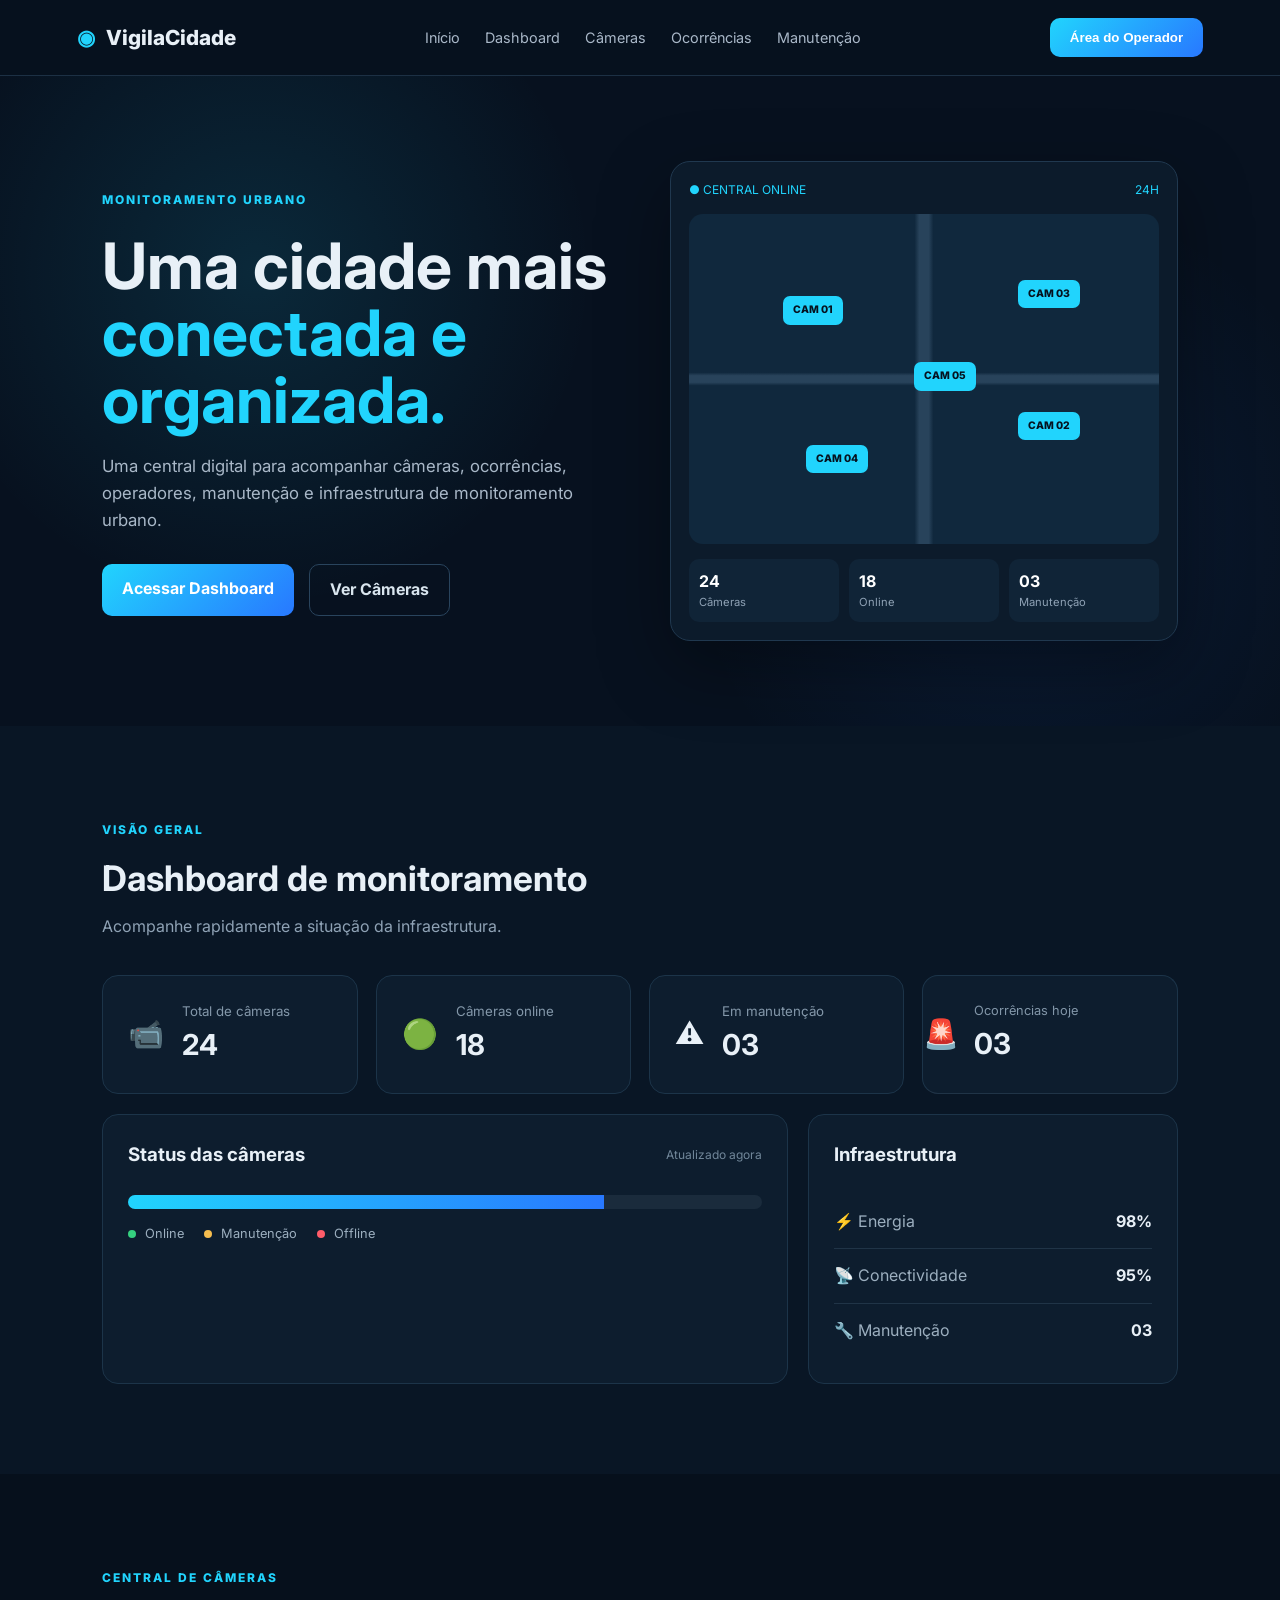
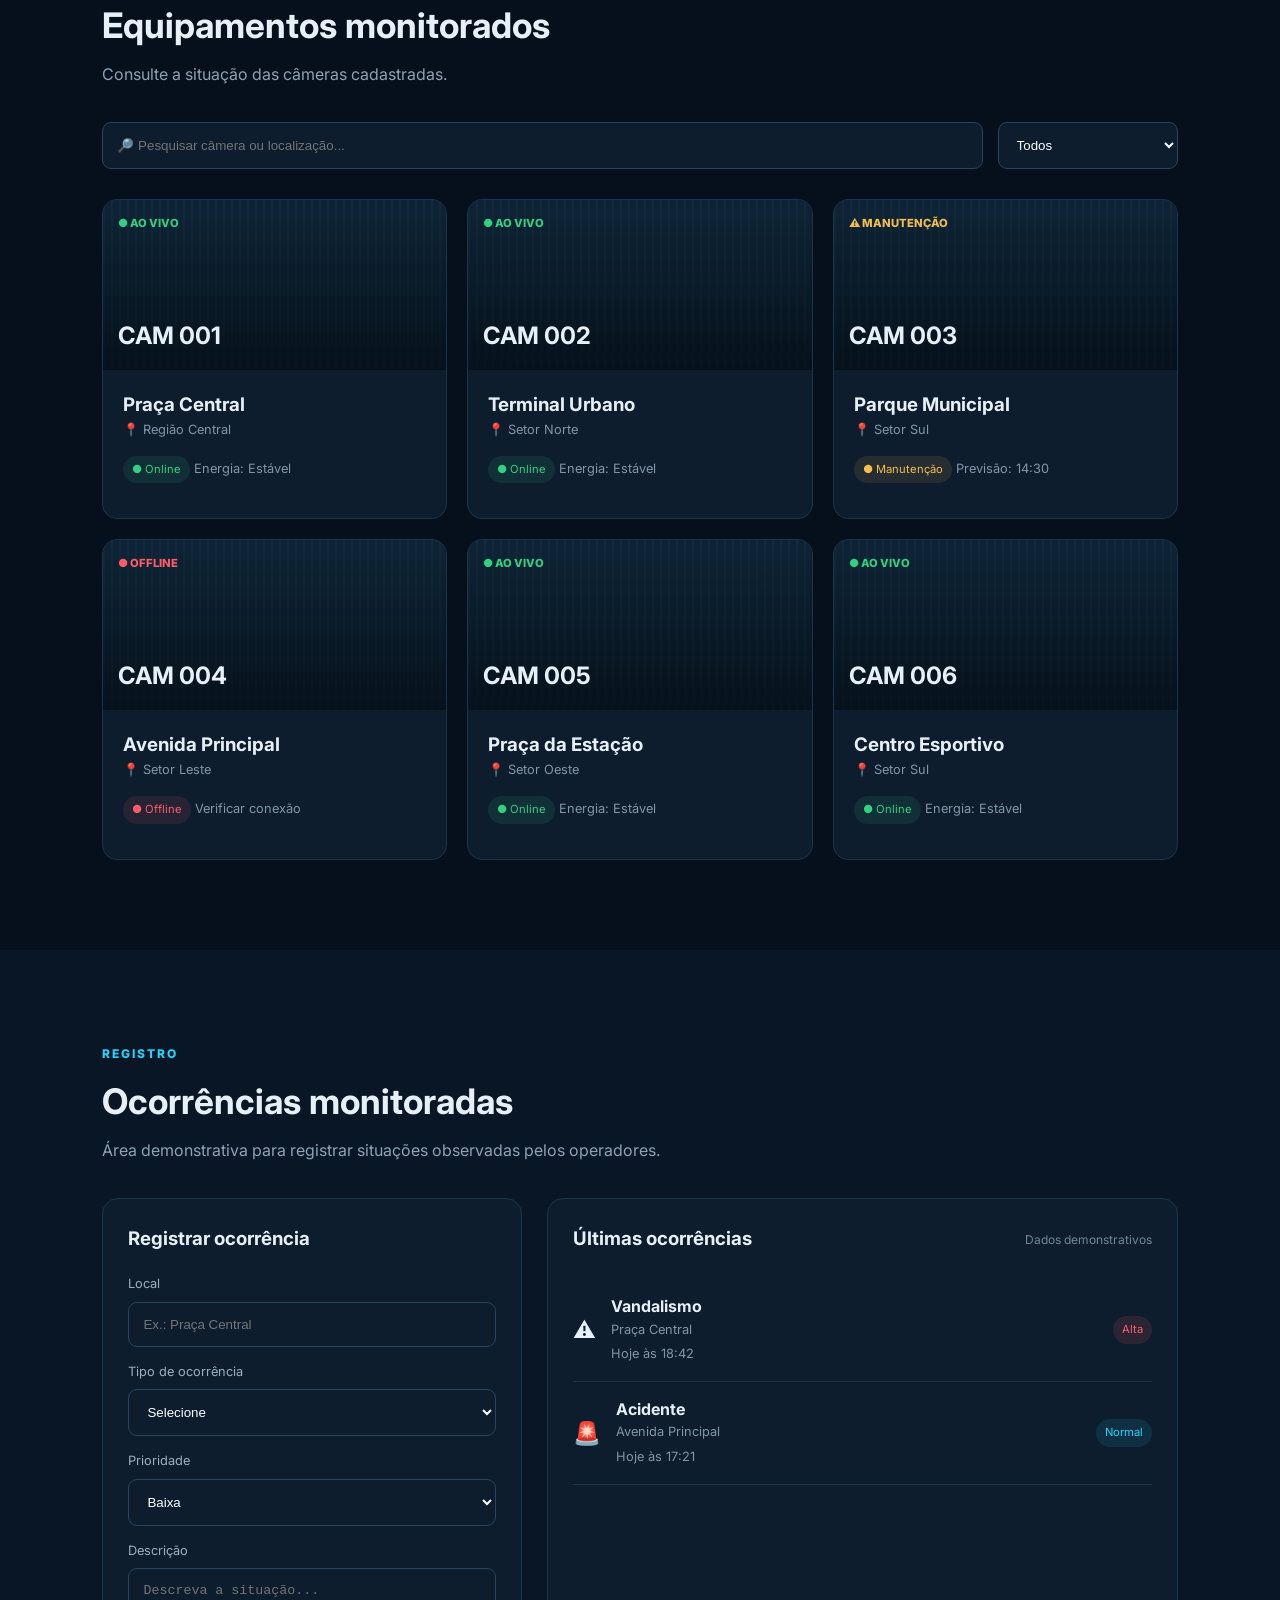
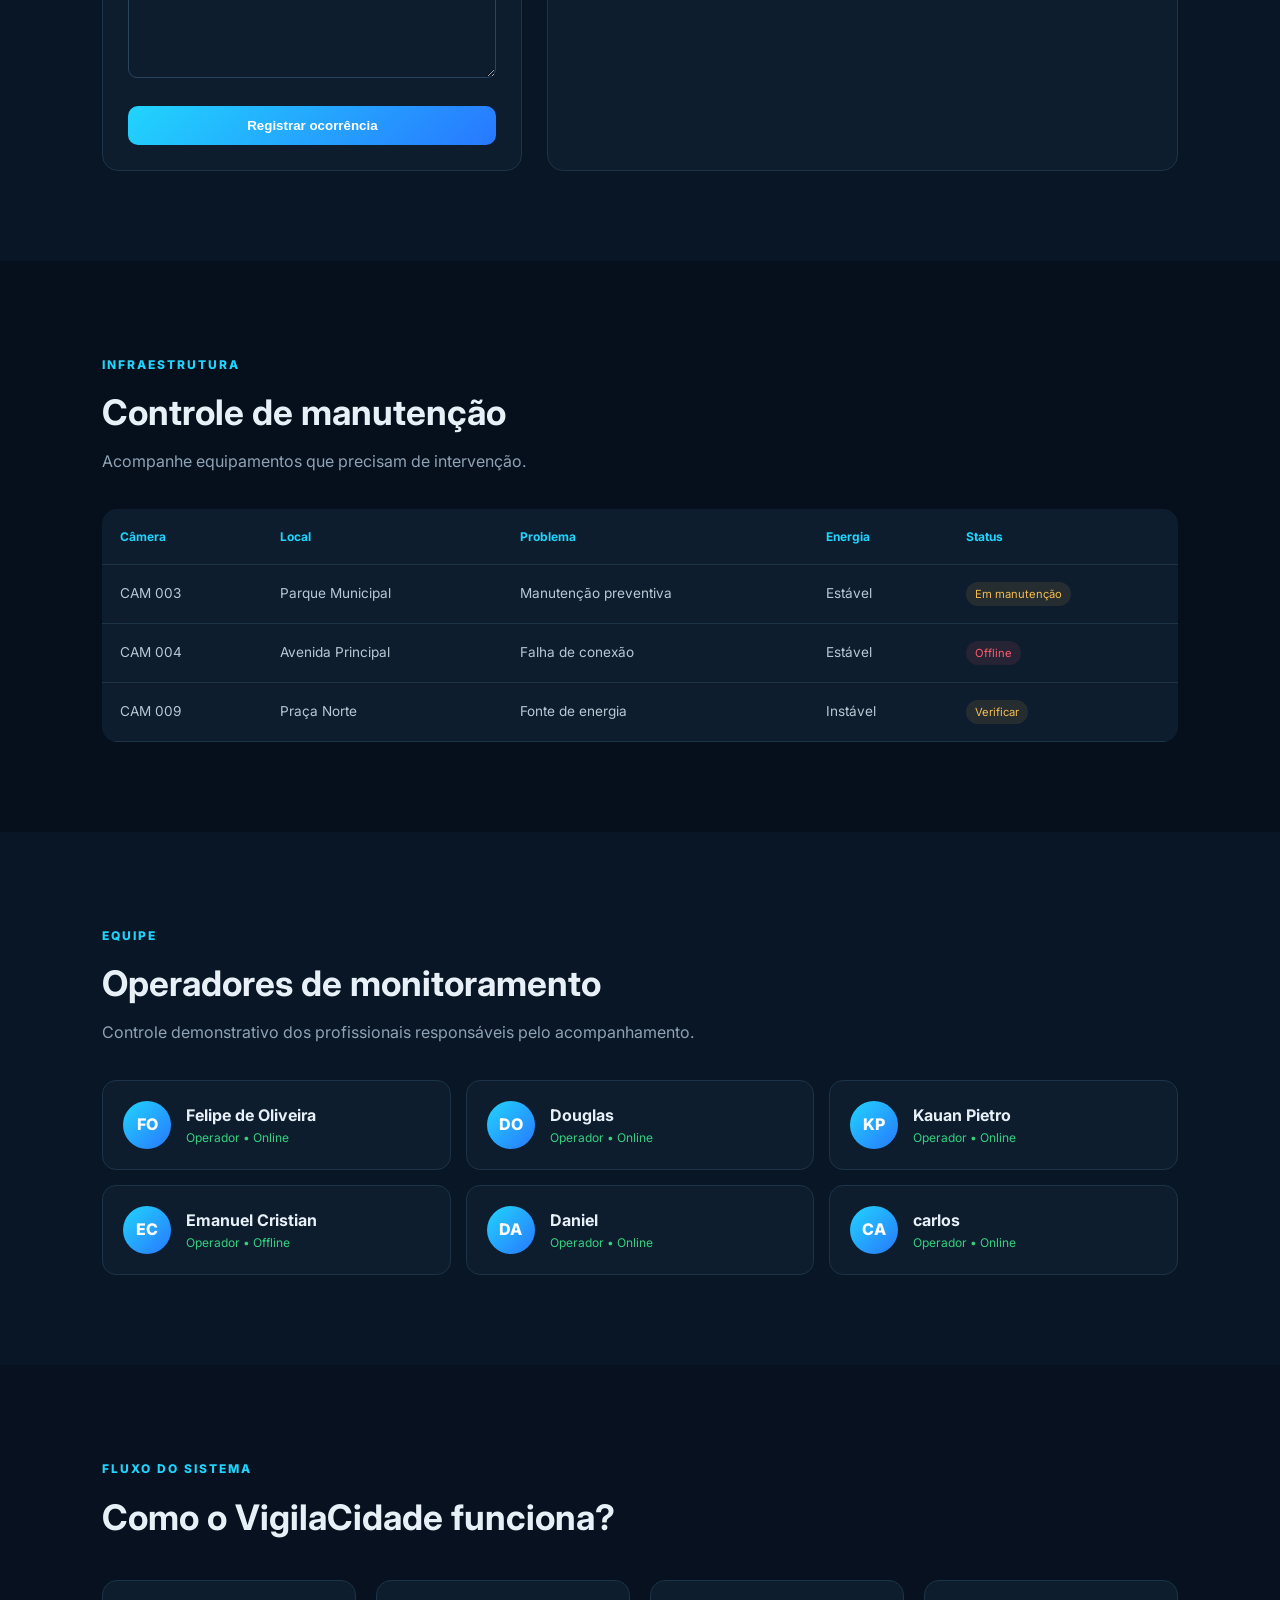
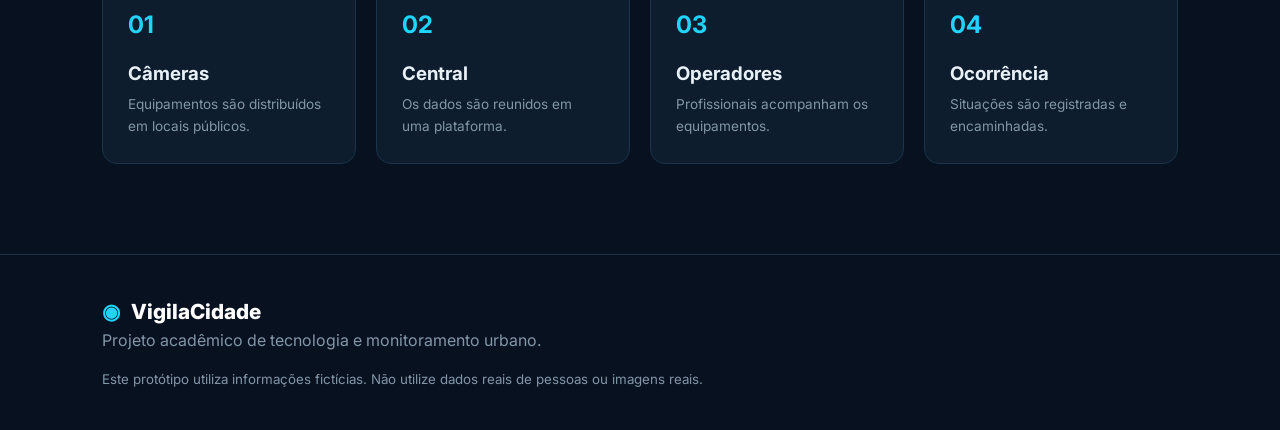
==== index.html @ 2a0a73e1 "Add files via upload" ====
<!DOCTYPE html>
<html lang="pt-BR">
<head>
    <meta charset="UTF-8">
    <meta name="viewport" content="width=device-width, initial-scale=1.0">

    <title>VigilaCidade | Monitoramento Urbano</title>

    <link rel="stylesheet" href="css/style.css">

    <link rel="preconnect" href="https://fonts.googleapis.com">
    <link rel="preconnect" href="https://fonts.gstatic.com" crossorigin>
    <link href="https://fonts.googleapis.com/css2?family=Inter:wght@400;500;600;700;800&display=swap" rel="stylesheet">
</head>

<body>

<header class="topo">

    <div class="logo">
        <span>◉</span>
        VigilaCidade
    </div>

    <nav>
        <a href="#inicio">Início</a>
        <a href="#dashboard">Dashboard</a>
        <a href="#cameras">Câmeras</a>
        <a href="#ocorrencias">Ocorrências</a>
        <a href="#manutencao">Manutenção</a>
    </nav>

    <button class="btn-operador" onclick="abrirPainel()">
        Área do Operador
    </button>

</header>


<main>

<!-- HERO -->

<section class="hero" id="inicio">

    <div class="hero-texto">

        <span class="tag">MONITORAMENTO URBANO</span>

        <h1>
            Uma cidade mais
            <strong>conectada e organizada.</strong>
        </h1>

        <p>
            Uma central digital para acompanhar câmeras,
            ocorrências, operadores, manutenção e infraestrutura
            de monitoramento urbano.
        </p>

        <div class="hero-botoes">

            <a href="#dashboard" class="btn-principal">
                Acessar Dashboard
            </a>

            <a href="#cameras" class="btn-secundario">
                Ver Câmeras
            </a>

        </div>

    </div>


    <div class="central">

        <div class="central-topo">
            <span>● CENTRAL ONLINE</span>
            <span>24H</span>
        </div>

        <div class="mapa">

            <div class="camera camera1">CAM 01</div>
            <div class="camera camera2">CAM 02</div>
            <div class="camera camera3">CAM 03</div>
            <div class="camera camera4">CAM 04</div>
            <div class="camera camera5">CAM 05</div>

        </div>

        <div class="central-info">

            <div>
                <strong id="miniCameras">24</strong>
                <span>Câmeras</span>
            </div>

            <div>
                <strong>18</strong>
                <span>Online</span>
            </div>

            <div>
                <strong>03</strong>
                <span>Manutenção</span>
            </div>

        </div>

    </div>

</section>


<!-- DASHBOARD -->

<section class="secao" id="dashboard">

    <div class="titulo-secao">
        <span>VISÃO GERAL</span>

        <h2>Dashboard de monitoramento</h2>

        <p>
            Acompanhe rapidamente a situação da infraestrutura.
        </p>
    </div>


    <div class="cards">

        <div class="card indicador">
            <span class="icone">📹</span>
            <div>
                <small>Total de câmeras</small>
                <strong id="totalCameras">24</strong>
            </div>
        </div>


        <div class="card indicador online">
            <span class="icone">🟢</span>
            <div>
                <small>Câmeras online</small>
                <strong id="camerasOnline">18</strong>
            </div>
        </div>


        <div class="card indicador alerta">
            <span class="icone">⚠️</span>
            <div>
                <small>Em manutenção</small>
                <strong id="camerasManutencao">03</strong>
            </div>
        </div>


        <div class="card indicador ocorrencia">
            <span class="icone">🚨</span>
            <div>
                <small>Ocorrências hoje</small>
                <strong id="ocorrenciasHoje">07</strong>
            </div>
        </div>

    </div>


    <div class="dashboard-grid">

        <div class="painel">

            <div class="painel-titulo">
                <h3>Status das câmeras</h3>
                <span>Atualizado agora</span>
            </div>

            <div class="barra-status">

                <div class="barra">
                    <div class="barra-online" style="width:75%"></div>
                </div>

                <div class="legenda">

                    <span>
                        <i class="verde"></i>
                        Online
                    </span>

                    <span>
                        <i class="amarelo"></i>
                        Manutenção
                    </span>

                    <span>
                        <i class="vermelho"></i>
                        Offline
                    </span>

                </div>

            </div>

        </div>


        <div class="painel">

            <div class="painel-titulo">
                <h3>Infraestrutura</h3>
            </div>

            <div class="infra">

                <div>
                    <span>⚡ Energia</span>
                    <strong>98%</strong>
                </div>

                <div>
                    <span>📡 Conectividade</span>
                    <strong>95%</strong>
                </div>

                <div>
                    <span>🔧 Manutenção</span>
                    <strong>03</strong>
                </div>

            </div>

        </div>

    </div>

</section>


<!-- CÂMERAS -->

<section class="secao escura" id="cameras">

    <div class="titulo-secao">

        <span>CENTRAL DE CÂMERAS</span>

        <h2>Equipamentos monitorados</h2>

        <p>
            Consulte a situação das câmeras cadastradas.
        </p>

    </div>


    <div class="filtros">

        <input
            type="text"
            id="pesquisaCamera"
            placeholder="🔎 Pesquisar câmera ou localização..."
            onkeyup="filtrarCameras()"
        >

        <select id="filtroStatus" onchange="filtrarCameras()">
            <option value="todos">Todos</option>
            <option value="online">Online</option>
            <option value="manutencao">Manutenção</option>
            <option value="offline">Offline</option>
        </select>

    </div>


    <div class="camera-grid" id="listaCameras">

        <div class="camera-card" data-status="online">

            <div class="camera-imagem">
                <span>● AO VIVO</span>
                <strong>CAM 001</strong>
            </div>

            <div class="camera-conteudo">

                <h3>Praça Central</h3>

                <p>📍 Região Central</p>

                <div class="camera-status online">
                    ● Online
                </div>

                <small>Energia: Estável</small>

            </div>

        </div>


        <div class="camera-card" data-status="online">

            <div class="camera-imagem">
                <span>● AO VIVO</span>
                <strong>CAM 002</strong>
            </div>

            <div class="camera-conteudo">

                <h3>Terminal Urbano</h3>

                <p>📍 Setor Norte</p>

                <div class="camera-status online">
                    ● Online
                </div>

                <small>Energia: Estável</small>

            </div>

        </div>


        <div class="camera-card" data-status="manutencao">

            <div class="camera-imagem manutencao">
                <span>⚠ MANUTENÇÃO</span>
                <strong>CAM 003</strong>
            </div>

            <div class="camera-conteudo">

                <h3>Parque Municipal</h3>

                <p>📍 Setor Sul</p>

                <div class="camera-status manutencao">
                    ● Manutenção
                </div>

                <small>Previsão: 14:30</small>

            </div>

        </div>


        <div class="camera-card" data-status="offline">

            <div class="camera-imagem offline">
                <span>● OFFLINE</span>
                <strong>CAM 004</strong>
            </div>

            <div class="camera-conteudo">

                <h3>Avenida Principal</h3>

                <p>📍 Setor Leste</p>

                <div class="camera-status offline">
                    ● Offline
                </div>

                <small>Verificar conexão</small>

            </div>

        </div>


        <div class="camera-card" data-status="online">

            <div class="camera-imagem">
                <span>● AO VIVO</span>
                <strong>CAM 005</strong>
            </div>

            <div class="camera-conteudo">

                <h3>Praça da Estação</h3>

                <p>📍 Setor Oeste</p>

                <div class="camera-status online">
                    ● Online
                </div>

                <small>Energia: Estável</small>

            </div>

        </div>


        <div class="camera-card" data-status="online">

            <div class="camera-imagem">
                <span>● AO VIVO</span>
                <strong>CAM 006</strong>
            </div>

            <div class="camera-conteudo">

                <h3>Centro Esportivo</h3>

                <p>📍 Setor Sul</p>

                <div class="camera-status online">
                    ● Online
                </div>

                <small>Energia: Estável</small>

            </div>

        </div>

    </div>

</section>


<!-- OCORRÊNCIAS -->

<section class="secao" id="ocorrencias">

    <div class="titulo-secao">

        <span>REGISTRO</span>

        <h2>Ocorrências monitoradas</h2>

        <p>
            Área demonstrativa para registrar situações observadas pelos operadores.
        </p>

    </div>


    <div class="ocorrencia-layout">

        <form id="formOcorrencia" class="formulario">

            <h3>Registrar ocorrência</h3>

            <label>Local</label>

            <input
                type="text"
                id="localOcorrencia"
                placeholder="Ex.: Praça Central"
                required
            >


            <label>Tipo de ocorrência</label>

            <select id="tipoOcorrencia" required>

                <option value="">Selecione</option>
                <option>Furto</option>
                <option>Vandalismo</option>
                <option>Acidente</option>
                <option>Agressão</option>
                <option>Assédio</option>
                <option>Outra situação</option>

            </select>


            <label>Prioridade</label>

            <select id="prioridadeOcorrencia">

                <option>Baixa</option>
                <option>Normal</option>
                <option>Alta</option>
                <option>Urgente</option>

            </select>


            <label>Descrição</label>

            <textarea
                id="descricaoOcorrencia"
                placeholder="Descreva a situação..."
                required
            ></textarea>


            <button type="submit" class="btn-principal">
                Registrar ocorrência
            </button>

        </form>


        <div class="painel ocorrencias-lista">

            <div class="painel-titulo">

                <h3>Últimas ocorrências</h3>

                <span>Dados demonstrativos</span>

            </div>


            <div id="listaOcorrencias">

                <div class="ocorrencia">

                    <div class="ocorrencia-icone">
                        ⚠️
                    </div>

                    <div>

                        <strong>Vandalismo</strong>

                        <p>Praça Central</p>

                        <small>Hoje às 18:42</small>

                    </div>

                    <span class="prioridade alta">
                        Alta
                    </span>

                </div>


                <div class="ocorrencia">

                    <div class="ocorrencia-icone">
                        🚨
                    </div>

                    <div>

                        <strong>Acidente</strong>

                        <p>Avenida Principal</p>

                        <small>Hoje às 17:21</small>

                    </div>

                    <span class="prioridade normal">
                        Normal
                    </span>

                </div>

            </div>

        </div>

    </div>

</section>


<!-- MANUTENÇÃO -->

<section class="secao escura" id="manutencao">

    <div class="titulo-secao">

        <span>INFRAESTRUTURA</span>

        <h2>Controle de manutenção</h2>

        <p>
            Acompanhe equipamentos que precisam de intervenção.
        </p>

    </div>


    <div class="tabela-container">

        <table>

            <thead>

                <tr>
                    <th>Câmera</th>
                    <th>Local</th>
                    <th>Problema</th>
                    <th>Energia</th>
                    <th>Status</th>
                </tr>

            </thead>

            <tbody>

                <tr>
                    <td>CAM 003</td>
                    <td>Parque Municipal</td>
                    <td>Manutenção preventiva</td>
                    <td>Estável</td>
                    <td>
                        <span class="status manutencao">
                            Em manutenção
                        </span>
                    </td>
                </tr>

                <tr>
                    <td>CAM 004</td>
                    <td>Avenida Principal</td>
                    <td>Falha de conexão</td>
                    <td>Estável</td>
                    <td>
                        <span class="status offline">
                            Offline
                        </span>
                    </td>
                </tr>

                <tr>
                    <td>CAM 009</td>
                    <td>Praça Norte</td>
                    <td>Fonte de energia</td>
                    <td>Instável</td>
                    <td>
                        <span class="status manutencao">
                            Verificar
                        </span>
                    </td>
                </tr>

            </tbody>

        </table>

    </div>

</section>


<!-- OPERADORES -->

<section class="secao">

    <div class="titulo-secao">

        <span>EQUIPE</span>

        <h2>Operadores de monitoramento</h2>

        <p>
            Controle demonstrativo dos profissionais responsáveis pelo acompanhamento.
        </p>

    </div>


    <div class="operadores">

        <div class="operador">
            <div class="avatar">FO</div>
            <div>
                <strong>Felipe de Oliveira</strong>
                <span>Operador • Online</span>
            </div>
        </div>


        <div class="operador">
            <div class="avatar">DO</div>
            <div>
                <strong>Douglas</strong>
                <span>Operador • Online</span>
            </div>
        </div>


        <div class="operador">
            <div class="avatar">KP</div>
            <div>
                <strong>Kauan Pietro</strong>
                <span>Operador • Online</span>
            </div>
        </div>


        <div class="operador">
            <div class="avatar">EC</div>
            <div>
                <strong>Emanuel Cristian</strong>
                <span>Operador • Offline</span>
            </div>
        </div>


        <div class="operador">
            <div class="avatar">DA</div>
            <div>
                <strong>Daniel</strong>
                <span>Operador • Online</span>
            </div>
        </div>


        <div class="operador">
            <div class="avatar">CA</div>
            <div>
                <strong>carlos</strong>
                <span>Operador • Online</span>
            </div>
        </div>

    </div>

</section>


<!-- COMO FUNCIONA -->

<section class="como-funciona">

    <div class="titulo-secao">

        <span>FLUXO DO SISTEMA</span>

        <h2>Como o VigilaCidade funciona?</h2>

    </div>


    <div class="passos">

        <div>
            <b>01</b>
            <h3>Câmeras</h3>
            <p>
                Equipamentos são distribuídos em locais públicos.
            </p>
        </div>

        <div>
            <b>02</b>
            <h3>Central</h3>
            <p>
                Os dados são reunidos em uma plataforma.
            </p>
        </div>

        <div>
            <b>03</b>
            <h3>Operadores</h3>
            <p>
                Profissionais acompanham os equipamentos.
            </p>
        </div>

        <div>
            <b>04</b>
            <h3>Ocorrência</h3>
            <p>
                Situações são registradas e encaminhadas.
            </p>
        </div>

    </div>

</section>

</main>


<footer>

    <div class="logo">
        <span>◉</span>
        VigilaCidade
    </div>

    <p>
        Projeto acadêmico de tecnologia e monitoramento urbano.
    </p>

    <small>
        Este protótipo utiliza informações fictícias.
        Não utilize dados reais de pessoas ou imagens reais.
    </small>

</footer>


<script src="js/script.js"></script>

</body>
</html>
---- css/style.css ----
* {
    margin: 0;
    padding: 0;
    box-sizing: border-box;
}

html {
    scroll-behavior: smooth;
}

body {
    font-family: "Inter", sans-serif;
    background: #07111f;
    color: #e8f0f7;
    line-height: 1.6;
}

a {
    text-decoration: none;
    color: inherit;
}

.topo {
    height: 76px;
    display: flex;
    align-items: center;
    justify-content: space-between;
    padding: 0 6%;
    background: rgba(7, 17, 31, .94);
    border-bottom: 1px solid #1c3044;
    position: sticky;
    top: 0;
    z-index: 100;
    backdrop-filter: blur(12px);
}

.logo {
    font-size: 1.3rem;
    font-weight: 800;
}

.logo span {
    color: #21d4fd;
    margin-right: 7px;
}

nav {
    display: flex;
    gap: 25px;
}

nav a {
    color: #a9b8c8;
    font-size: .9rem;
    transition: .3s;
}

nav a:hover {
    color: #21d4fd;
}

.btn-operador,
.btn-principal,
.btn-secundario {
    border: 0;
    padding: 12px 20px;
    border-radius: 10px;
    cursor: pointer;
    font-weight: 700;
    transition: .3s;
}

.btn-operador,
.btn-principal {
    background: linear-gradient(135deg, #21d4fd, #2878ff);
    color: white;
}

.btn-operador:hover,
.btn-principal:hover {
    transform: translateY(-2px);
    box-shadow: 0 10px 30px rgba(33, 212, 253, .2);
}

.btn-secundario {
    border: 1px solid #29445d;
    color: #d9e5ee;
    background: transparent;
}

.hero {
    min-height: 650px;
    display: grid;
    grid-template-columns: 1fr 1fr;
    gap: 60px;
    align-items: center;
    padding: 80px 8%;
    background:
        radial-gradient(circle at 20% 30%, rgba(33,212,253,.12), transparent 30%),
        radial-gradient(circle at 80% 70%, rgba(40,120,255,.1), transparent 30%);
}

.tag,
.titulo-secao > span {
    color: #21d4fd;
    font-size: .75rem;
    font-weight: 800;
    letter-spacing: 2px;
}

.hero h1 {
    font-size: clamp(2.5rem, 5vw, 4.7rem);
    line-height: 1.05;
    margin: 20px 0;
}

.hero h1 strong {
    display: block;
    color: #21d4fd;
}

.hero p {
    max-width: 600px;
    color: #a9b8c8;
    font-size: 1.05rem;
}

.hero-botoes {
    display: flex;
    gap: 15px;
    margin-top: 30px;
}

.central {
    background: #0c1b2b;
    border: 1px solid #20384f;
    border-radius: 20px;
    padding: 18px;
    box-shadow: 0 25px 70px rgba(0,0,0,.35);
}

.central-topo {
    display: flex;
    justify-content: space-between;
    font-size: .75rem;
    color: #21d4fd;
    margin-bottom: 15px;
}

.mapa {
    height: 330px;
    border-radius: 14px;
    position: relative;
    overflow: hidden;
    background:
        linear-gradient(90deg, transparent 48%, #28435b 49%, #28435b 51%, transparent 52%),
        linear-gradient(0deg, transparent 48%, #28435b 49%, #28435b 51%, transparent 52%),
        #10283d;
}

.camera {
    position: absolute;
    background: #21d4fd;
    color: #06121f;
    padding: 6px 10px;
    border-radius: 7px;
    font-size: .65rem;
    font-weight: 800;
    animation: pulsar 2s infinite;
}

.camera1 { top: 25%; left: 20%; }
.camera2 { top: 60%; left: 70%; }
.camera3 { top: 20%; left: 70%; }
.camera4 { top: 70%; left: 25%; }
.camera5 { top: 45%; left: 48%; }

@keyframes pulsar {
    50% {
        box-shadow: 0 0 0 8px rgba(33,212,253,.08);
    }
}

.central-info {
    display: grid;
    grid-template-columns: repeat(3, 1fr);
    gap: 10px;
    margin-top: 15px;
}

.central-info div {
    padding: 10px;
    background: #102437;
    border-radius: 10px;
}

.central-info strong,
.central-info span {
    display: block;
}

.central-info strong {
    color: #fff;
}

.central-info span {
    font-size: .7rem;
    color: #8fa2b5;
}

.secao {
    padding: 90px 8%;
    background: #091625;
}

.escura {
    background: #06101c;
}

.titulo-secao {
    margin-bottom: 35px;
}

.titulo-secao h2 {
    font-size: 2.2rem;
    margin: 8px 0;
}

.titulo-secao p {
    color: #8fa2b5;
}

.cards {
    display: grid;
    grid-template-columns: repeat(4, 1fr);
    gap: 18px;
}

.card {
    background: #0d1d2e;
    border: 1px solid #1c3449;
    border-radius: 16px;
    padding: 25px;
}

.indicador {
    display: flex;
    align-items: center;
    gap: 18px;
}

.indicador .icone {
    font-size: 1.8rem;
}

.indicador small {
    display: block;
    color: #8498aa;
}

.indicador strong {
    display: block;
    font-size: 1.8rem;
}

.dashboard-grid {
    display: grid;
    grid-template-columns: 1.3fr .7fr;
    gap: 20px;
    margin-top: 20px;
}

.painel {
    background: #0d1d2e;
    border: 1px solid #1c3449;
    border-radius: 16px;
    padding: 25px;
}

.painel-titulo {
    display: flex;
    justify-content: space-between;
    align-items: center;
    margin-bottom: 25px;
}

.painel-titulo span {
    color: #71879a;
    font-size: .75rem;
}

.barra {
    height: 14px;
    background: #1a2b3c;
    border-radius: 20px;
    overflow: hidden;
}

.barra-online {
    height: 100%;
    background: linear-gradient(90deg,#21d4fd,#2878ff);
}

.legenda {
    display: flex;
    gap: 20px;
    margin-top: 15px;
    color: #9cafbf;
    font-size: .8rem;
}

.legenda i {
    display: inline-block;
    width: 8px;
    height: 8px;
    border-radius: 50%;
    margin-right: 5px;
}

.verde { background: #35d07f; }
.amarelo { background: #f5bd4f; }
.vermelho { background: #ff5c69; }

.infra div {
    display: flex;
    justify-content: space-between;
    padding: 14px 0;
    border-bottom: 1px solid #203447;
}

.infra div:last-child {
    border-bottom: 0;
}

.infra span {
    color: #9cafbf;
}

.filtros {
    display: flex;
    gap: 15px;
    margin-bottom: 30px;
}

.filtros input,
.filtros select,
.formulario input,
.formulario select,
.formulario textarea {
    width: 100%;
    background: #0d1d2e;
    border: 1px solid #29445d;
    color: #fff;
    padding: 14px;
    border-radius: 9px;
    outline: none;
}

.filtros input {
    flex: 1;
}

.filtros select {
    max-width: 180px;
}

.camera-grid {
    display: grid;
    grid-template-columns: repeat(3, 1fr);
    gap: 20px;
}

.camera-card {
    background: #0d1d2e;
    border: 1px solid #1c3449;
    border-radius: 15px;
    overflow: hidden;
    transition: .3s;
}

.camera-card:hover {
    transform: translateY(-5px);
    border-color: #21d4fd;
}

.camera-imagem {
    height: 170px;
    padding: 15px;
    display: flex;
    flex-direction: column;
    justify-content: space-between;
    background:
        linear-gradient(rgba(12,34,51,.55), rgba(5,15,25,.9)),
        repeating-linear-gradient(90deg, #18354a 0 2px, #102637 2px 8px);
}

.camera-imagem span {
    font-size: .7rem;
    color: #35d07f;
    font-weight: 800;
}

.camera-imagem strong {
    font-size: 1.5rem;
}

.camera-imagem.manutencao span {
    color: #f5bd4f;
}

.camera-imagem.offline span {
    color: #ff5c69;
}

.camera-conteudo {
    padding: 20px;
}

.camera-conteudo p,
.camera-conteudo small {
    color: #8296a8;
    font-size: .8rem;
}

.camera-status {
    display: inline-block;
    margin: 15px 0;
    padding: 5px 9px;
    border-radius: 20px;
    font-size: .7rem;
}

.camera-status.online {
    color: #35d07f;
    background: rgba(53,208,127,.1);
}

.camera-status.manutencao {
    color: #f5bd4f;
    background: rgba(245,189,79,.1);
}

.camera-status.offline {
    color: #ff5c69;
    background: rgba(255,92,105,.1);
}

.ocorrencia-layout {
    display: grid;
    grid-template-columns: .8fr 1.2fr;
    gap: 25px;
}

.formulario {
    background: #0d1d2e;
    padding: 25px;
    border-radius: 16px;
    border: 1px solid #1c3449;
}

.formulario h3 {
    margin-bottom: 20px;
}

.formulario label {
    display: block;
    margin: 15px 0 7px;
    font-size: .8rem;
    color: #9cafbf;
}

.formulario textarea {
    min-height: 110px;
    resize: vertical;
}

.formulario button {
    margin-top: 20px;
    width: 100%;
}

.ocorrencia {
    display: flex;
    align-items: center;
    gap: 15px;
    padding: 15px 0;
    border-bottom: 1px solid #203447;
}

.ocorrencia-icone {
    font-size: 1.4rem;
}

.ocorrencia p,
.ocorrencia small {
    color: #8296a8;
    font-size: .8rem;
}

.prioridade {
    margin-left: auto;
    padding: 5px 9px;
    border-radius: 20px;
    font-size: .7rem;
}

.prioridade.alta {
    background: rgba(255,92,105,.12);
    color: #ff5c69;
}

.prioridade.normal {
    background: rgba(33,212,253,.1);
    color: #21d4fd;
}

.tabela-container {
    overflow-x: auto;
}

table {
    width: 100%;
    border-collapse: collapse;
    background: #0d1d2e;
    border-radius: 15px;
    overflow: hidden;
}

th,
td {
    padding: 18px;
    text-align: left;
    border-bottom: 1px solid #1d3347;
}

th {
    color: #21d4fd;
    font-size: .75rem;
}

td {
    color: #b8c7d3;
    font-size: .85rem;
}

.status {
    padding: 5px 9px;
    border-radius: 20px;
    font-size: .7rem;
}

.status.manutencao {
    color: #f5bd4f;
    background: rgba(245,189,79,.1);
}

.status.offline {
    color: #ff5c69;
    background: rgba(255,92,105,.1);
}

.operadores {
    display: grid;
    grid-template-columns: repeat(3, 1fr);
    gap: 15px;
}

.operador {
    display: flex;
    align-items: center;
    gap: 15px;
    background: #0d1d2e;
    padding: 20px;
    border-radius: 14px;
    border: 1px solid #1c3449;
}

.avatar {
    width: 48px;
    height: 48px;
    border-radius: 50%;
    display: grid;
    place-items: center;
    background: linear-gradient(135deg,#21d4fd,#2878ff);
    color: #fff;
    font-weight: 800;
}

.operador strong,
.operador span {
    display: block;
}

.operador span {
    font-size: .75rem;
    color: #35d07f;
}

.como-funciona {
    padding: 90px 8%;
    background: #07111f;
}

.passos {
    display: grid;
    grid-template-columns: repeat(4,1fr);
    gap: 20px;
}

.passos div {
    background: #0d1d2e;
    padding: 25px;
    border-radius: 15px;
    border: 1px solid #1c3449;
}

.passos b {
    color: #21d4fd;
    font-size: 1.5rem;
}

.passos h3 {
    margin: 15px 0 5px;
}

.passos p {
    color: #8296a8;
    font-size: .85rem;
}

footer {
    padding: 40px 8%;
    border-top: 1px solid #1c3044;
    color: #8296a8;
}

footer .logo {
    color: #fff;
}

footer small {
    display: block;
    margin-top: 15px;
}

@media (max-width: 1000px) {

    nav {
        display: none;
    }

    .hero {
        grid-template-columns: 1fr;
    }

    .cards {
        grid-template-columns: repeat(2,1fr);
    }

    .camera-grid {
        grid-template-columns: repeat(2,1fr);
    }

    .operadores {
        grid-template-columns: repeat(2,1fr);
    }

    .passos {
        grid-template-columns: repeat(2,1fr);
    }

}

@media (max-width: 650px) {

    .topo {
        padding: 0 5%;
    }

    .btn-operador {
        display: none;
    }

    .hero,
    .secao,
    .como-funciona {
        padding: 60px 5%;
    }

    .hero h1 {
        font-size: 2.5rem;
    }

    .hero-botoes,
    .filtros {
        flex-direction: column;
    }

    .cards,
    .dashboard-grid,
    .camera-grid,
    .ocorrencia-layout,
    .operadores,
    .passos {
        grid-template-columns: 1fr;
    }

    .filtros select {
        max-width: none;
    }

    .central {
        display: none;
    }

}
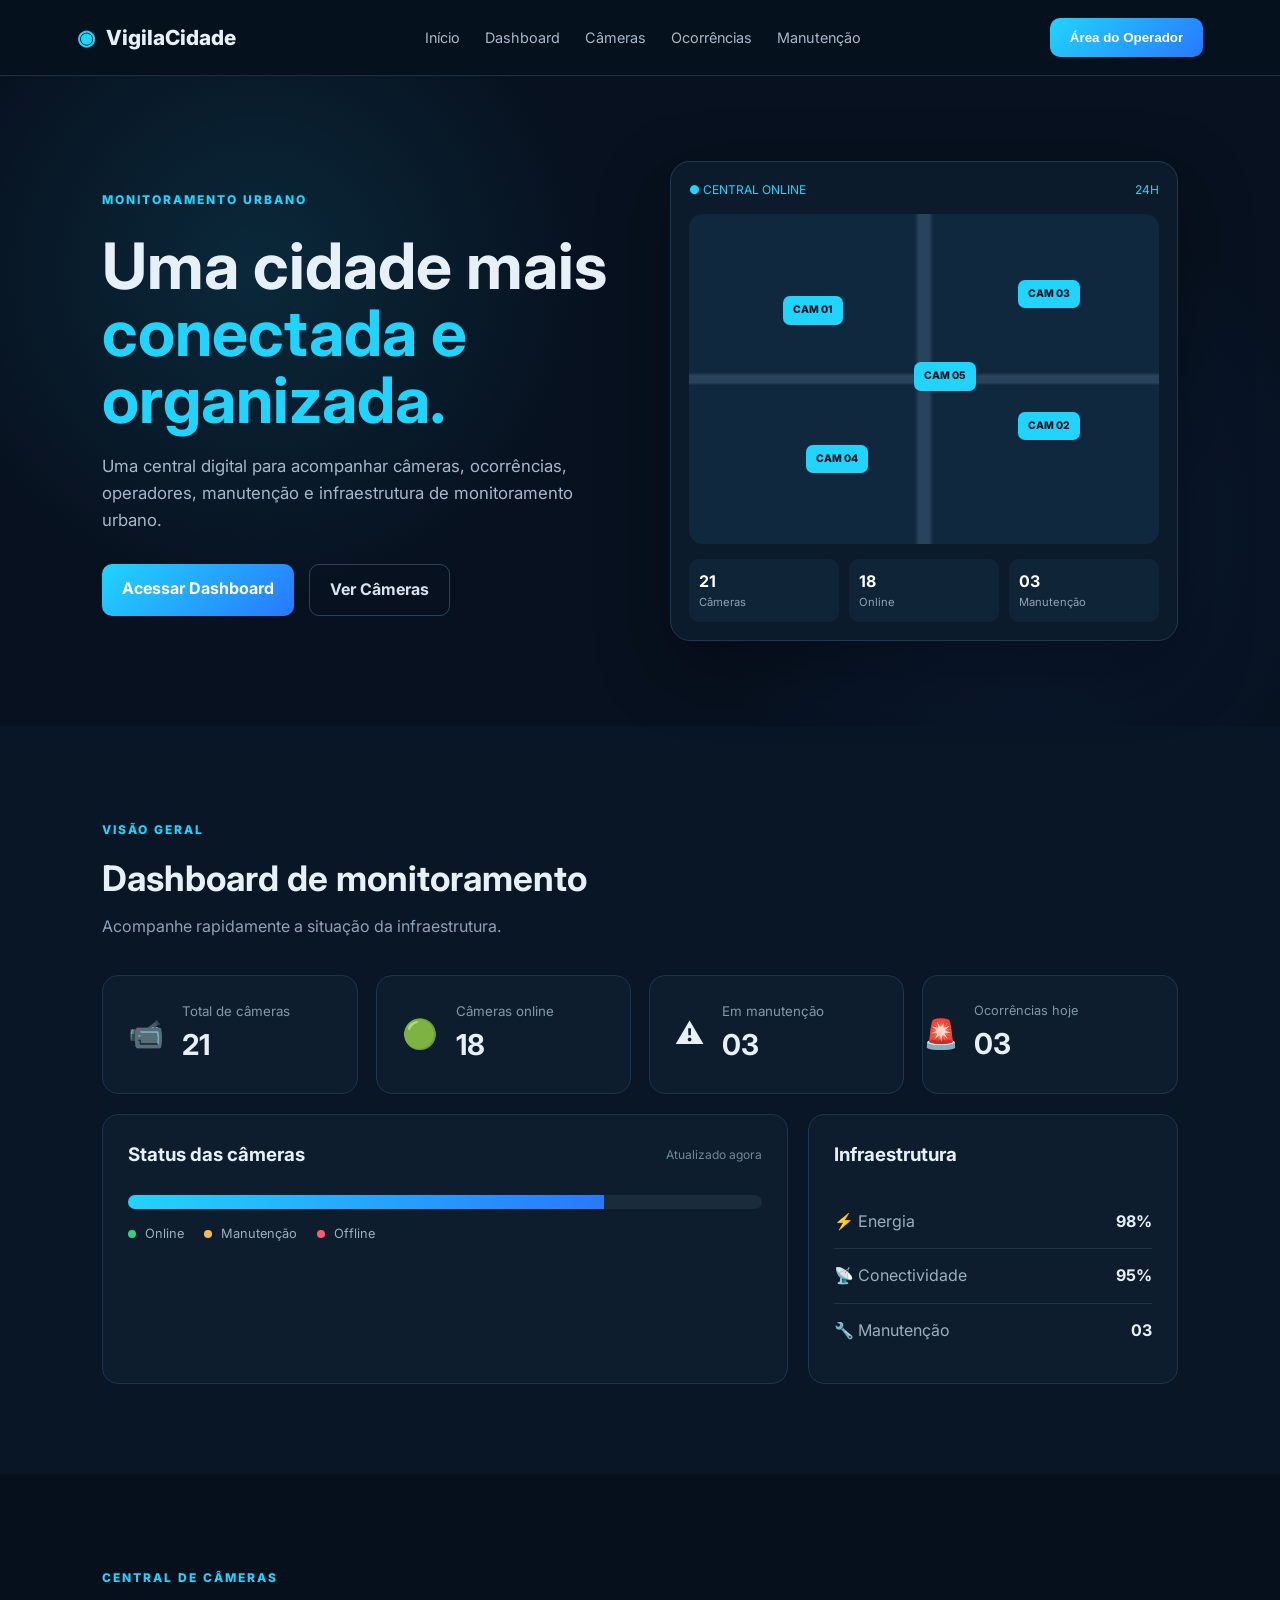
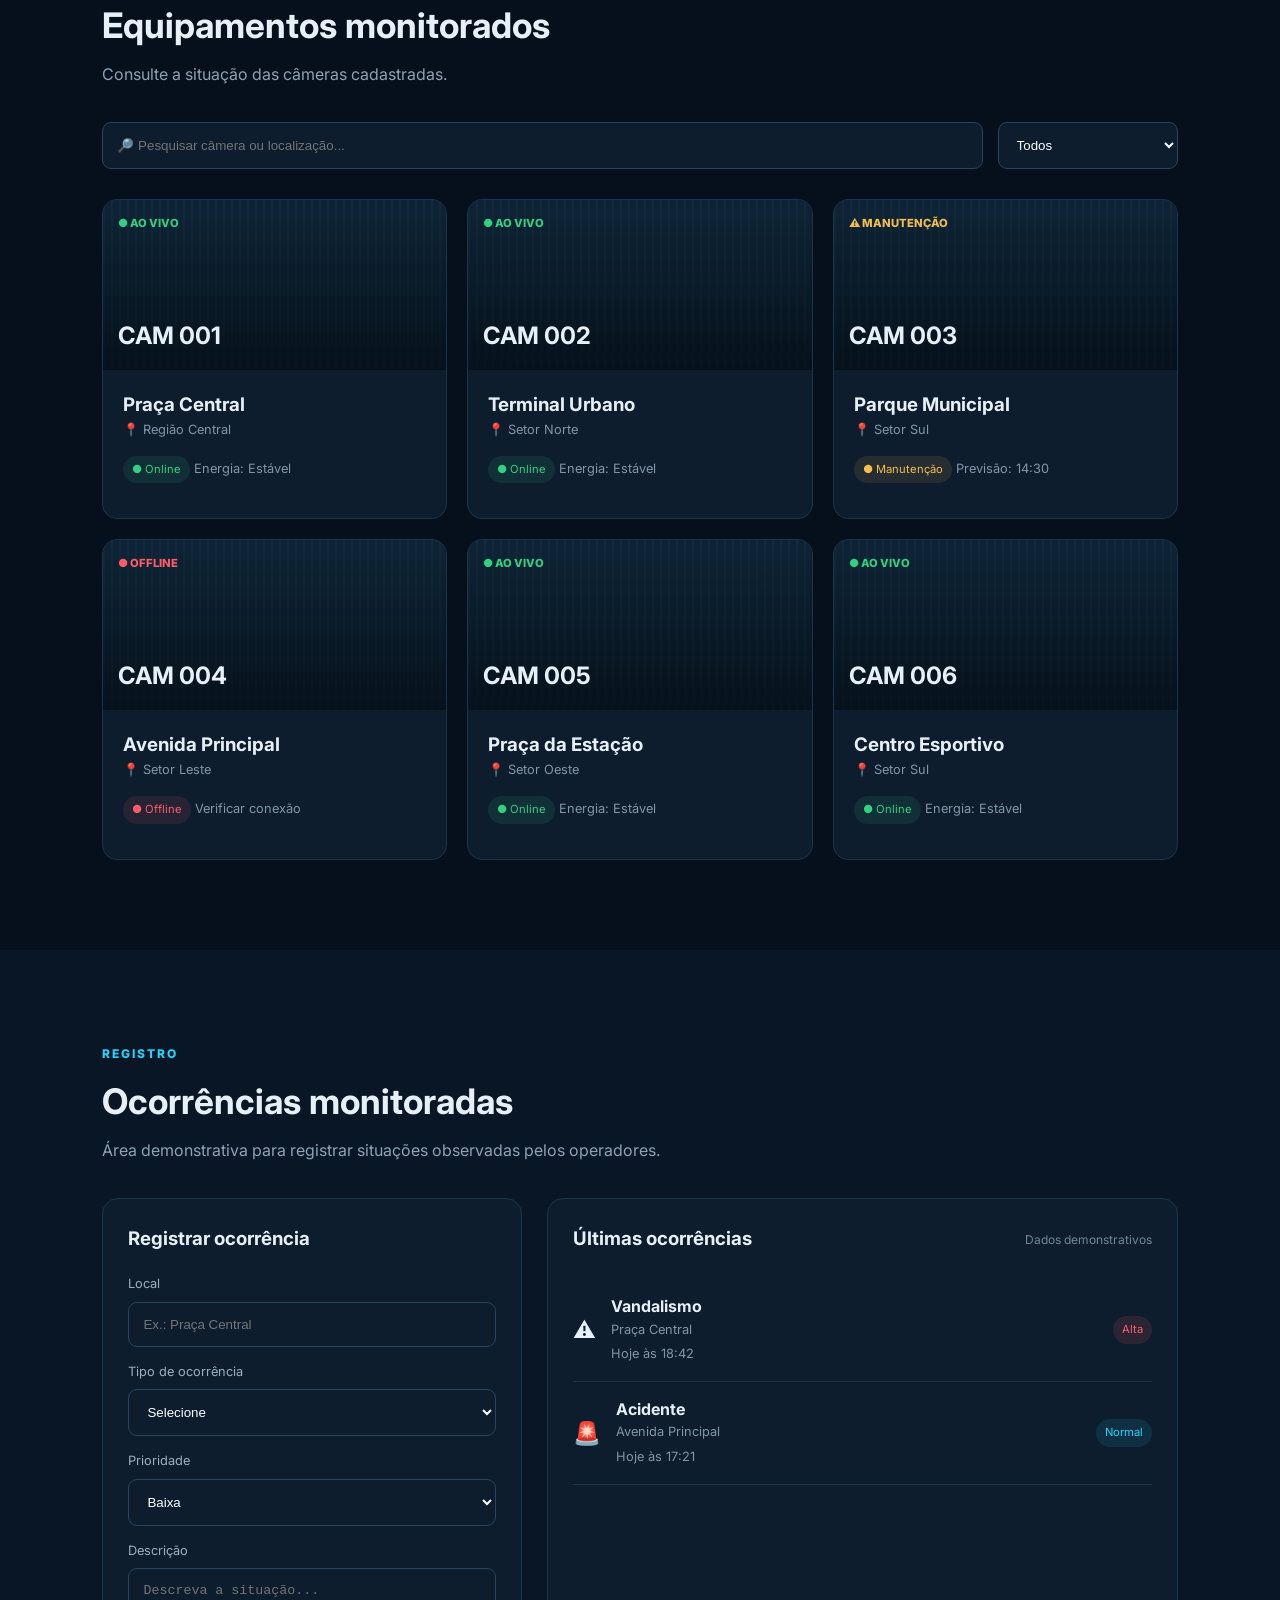
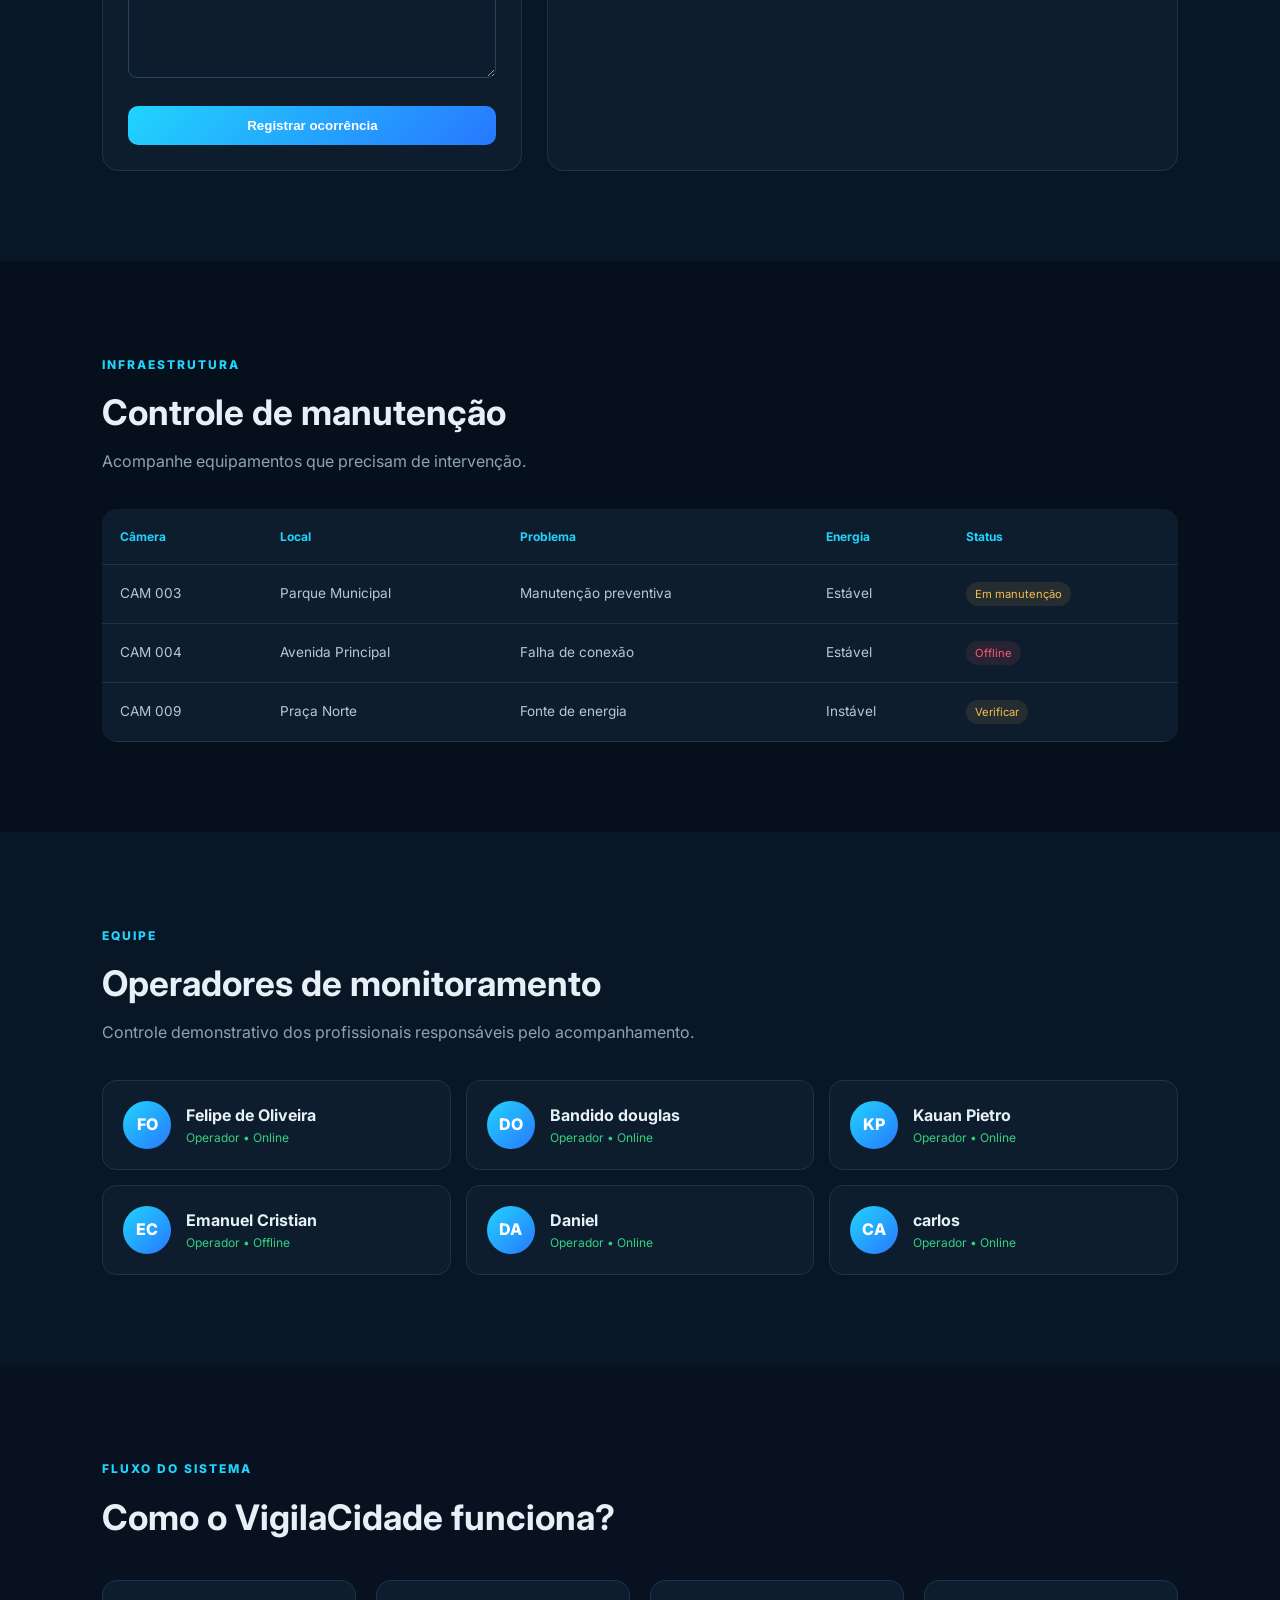
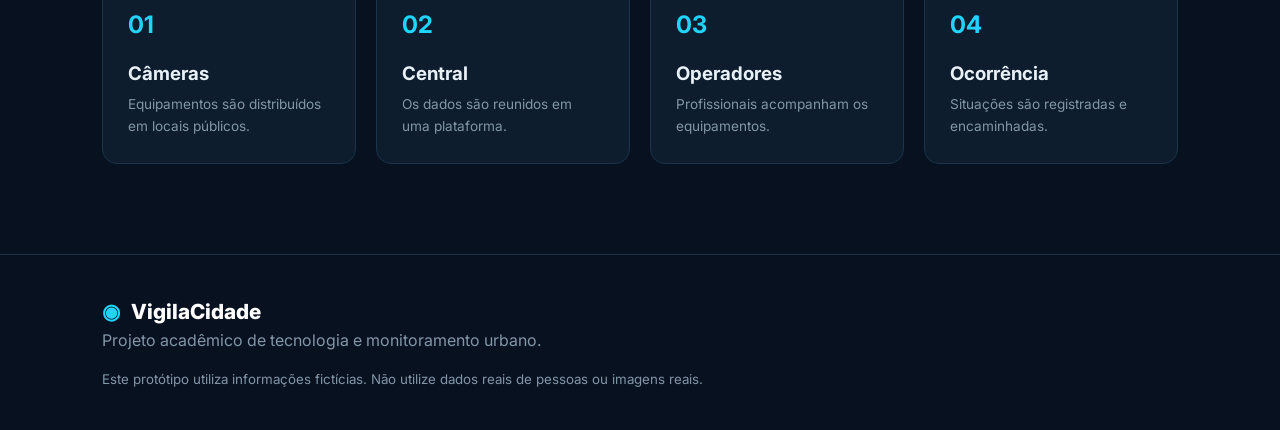
==== commit 57d901f7: "Add files via upload" ====
--- a/index.html
+++ b/index.html
@@ -93,7 +93,7 @@
         <div class="central-info">
 
             <div>
-                <strong id="miniCameras">24</strong>
+                <strong id="miniCameras">21</strong>
                 <span>Câmeras</span>
             </div>
 
@@ -135,7 +135,7 @@
             <span class="icone">📹</span>
             <div>
                 <small>Total de câmeras</small>
-                <strong id="totalCameras">24</strong>
+                <strong id="totalCameras">21</strong>
             </div>
         </div>
 
@@ -680,7 +680,7 @@
         <div class="operador">
             <div class="avatar">DO</div>
             <div>
-                <strong>Douglas</strong>
+                <strong>Bandido douglas</strong>
                 <span>Operador • Online</span>
             </div>
         </div>
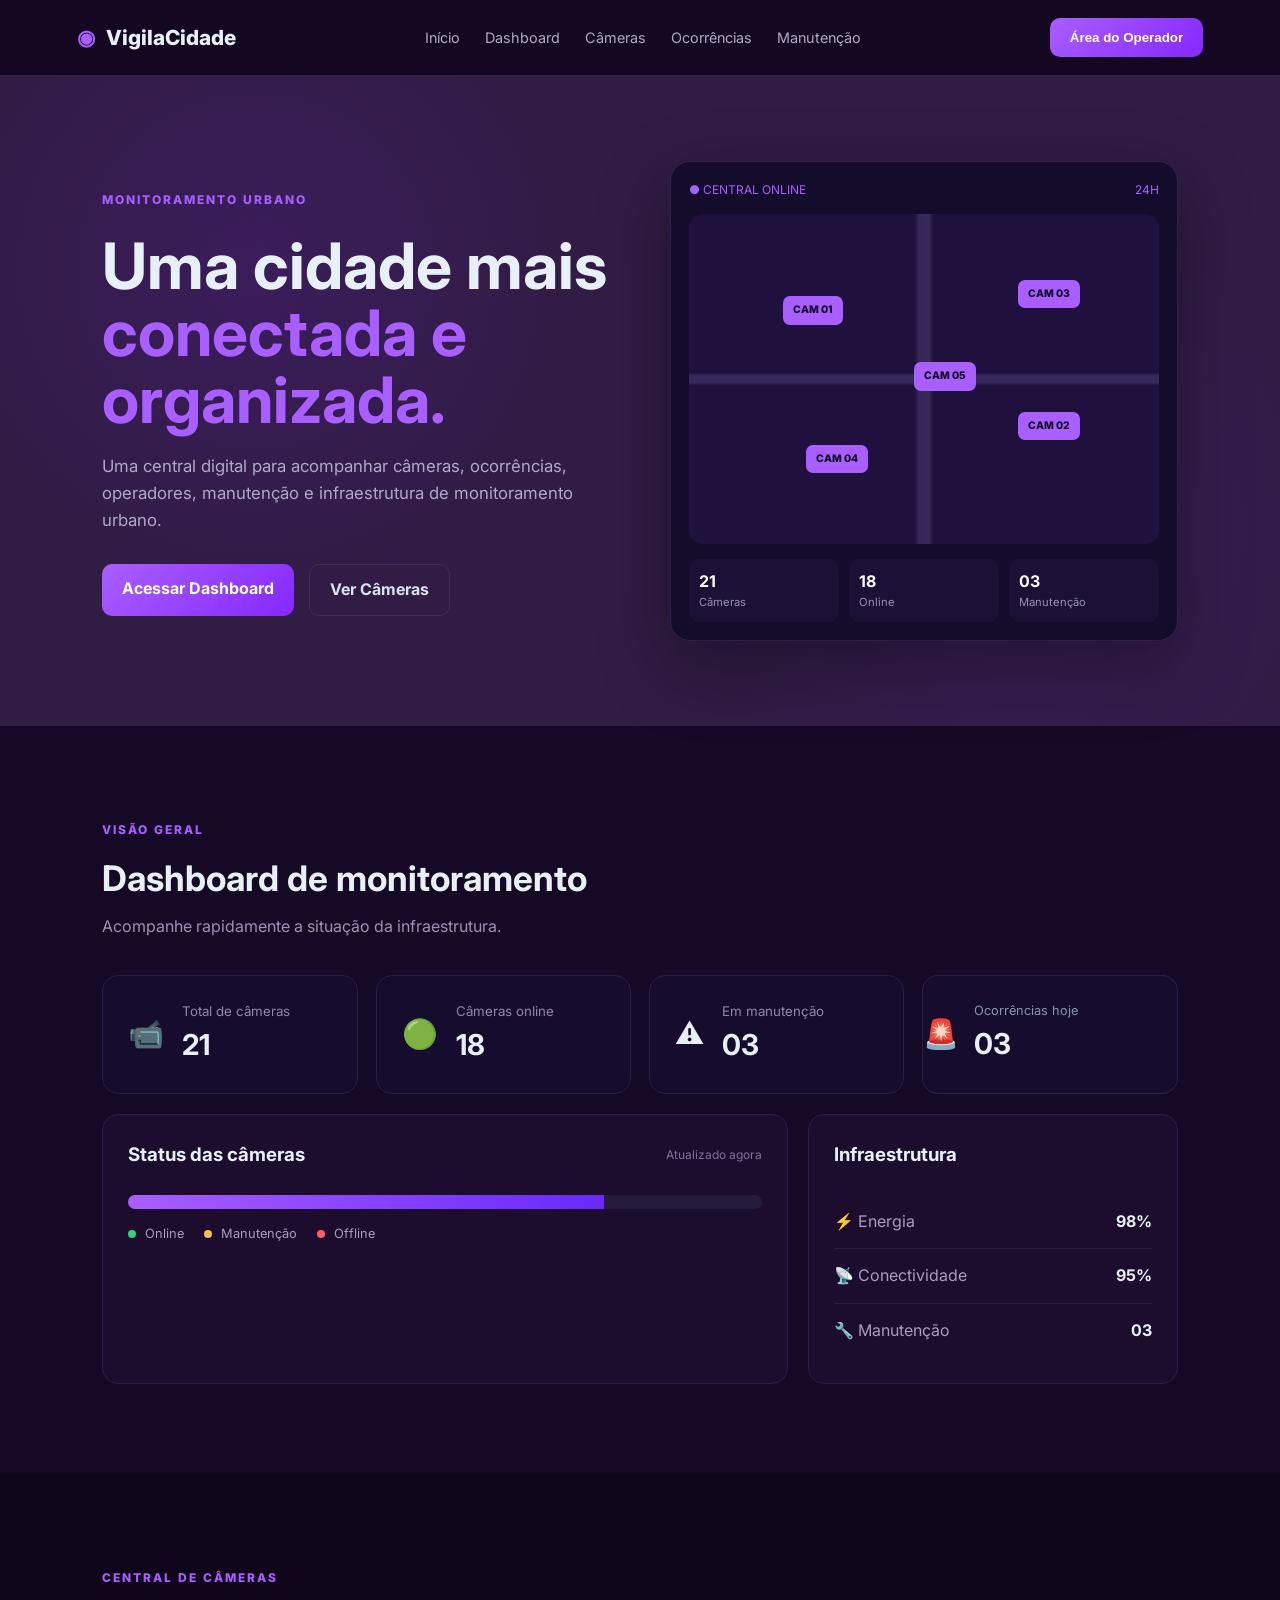
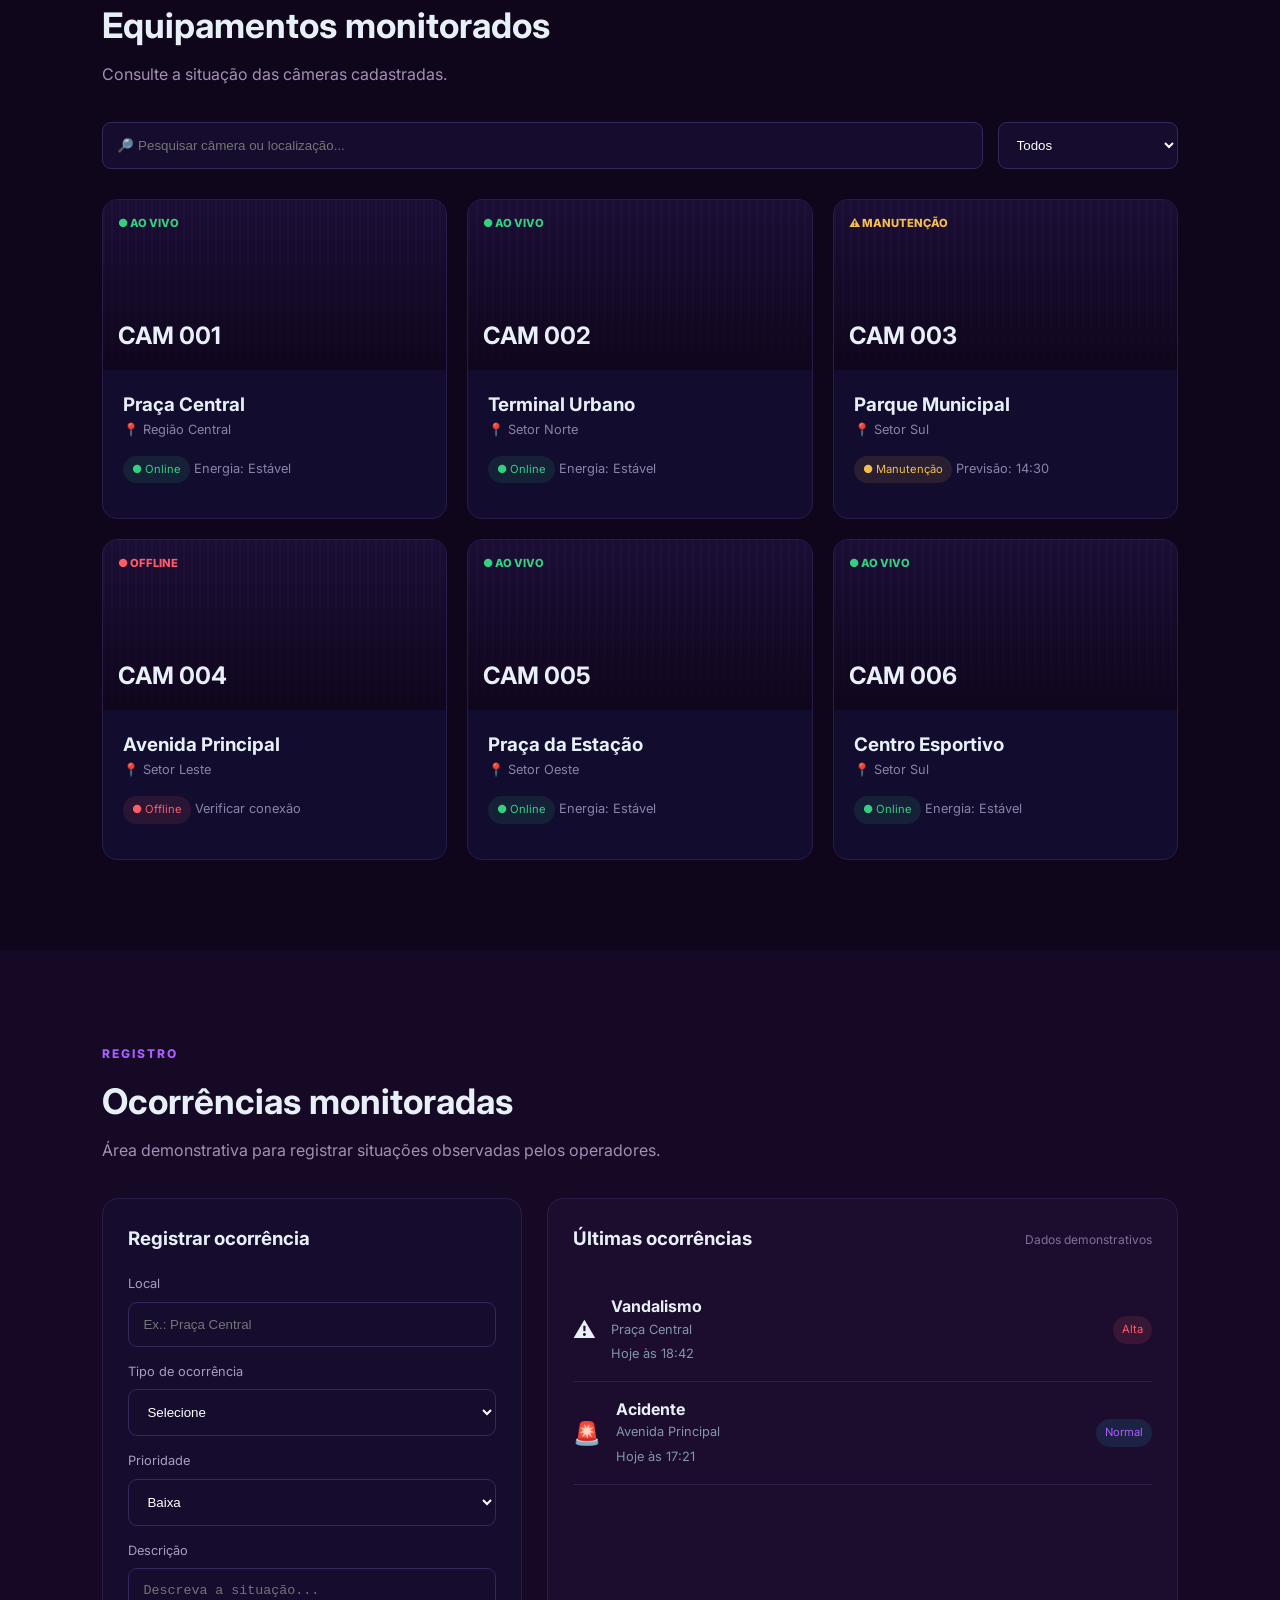
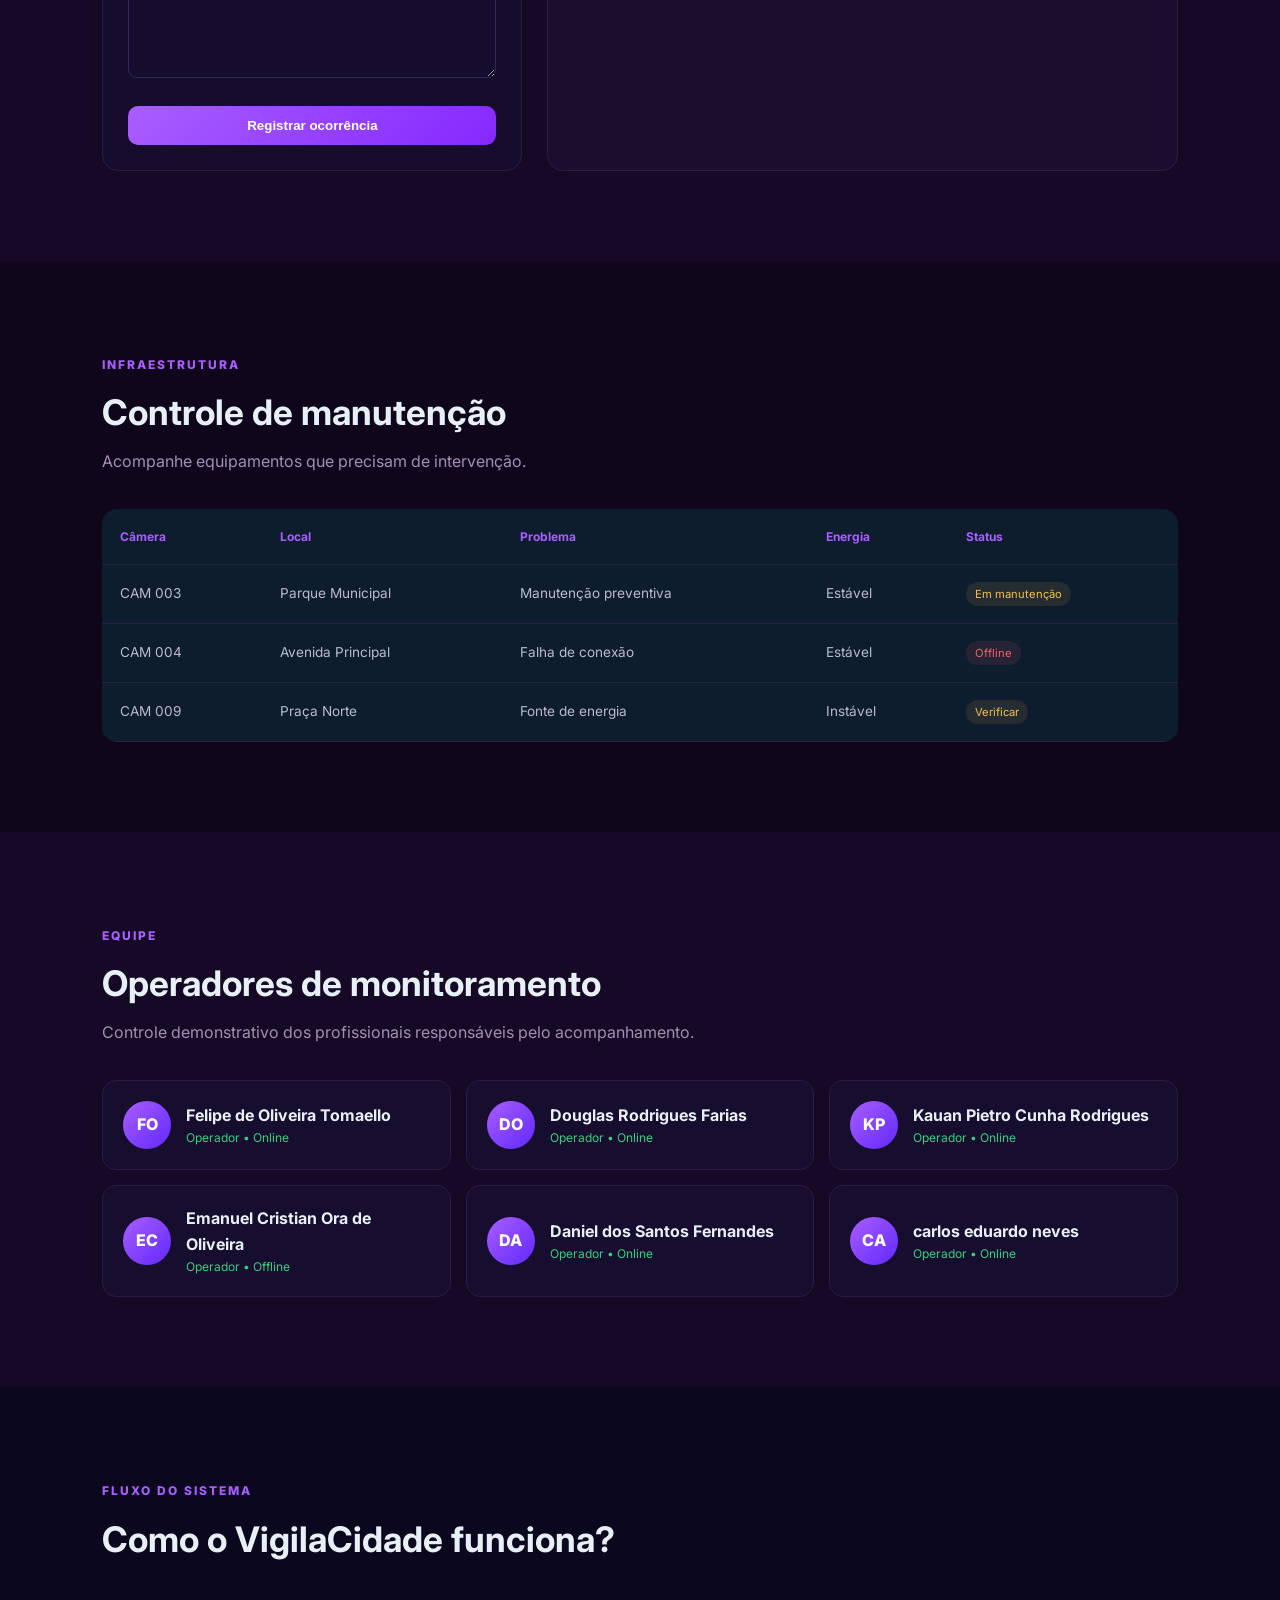
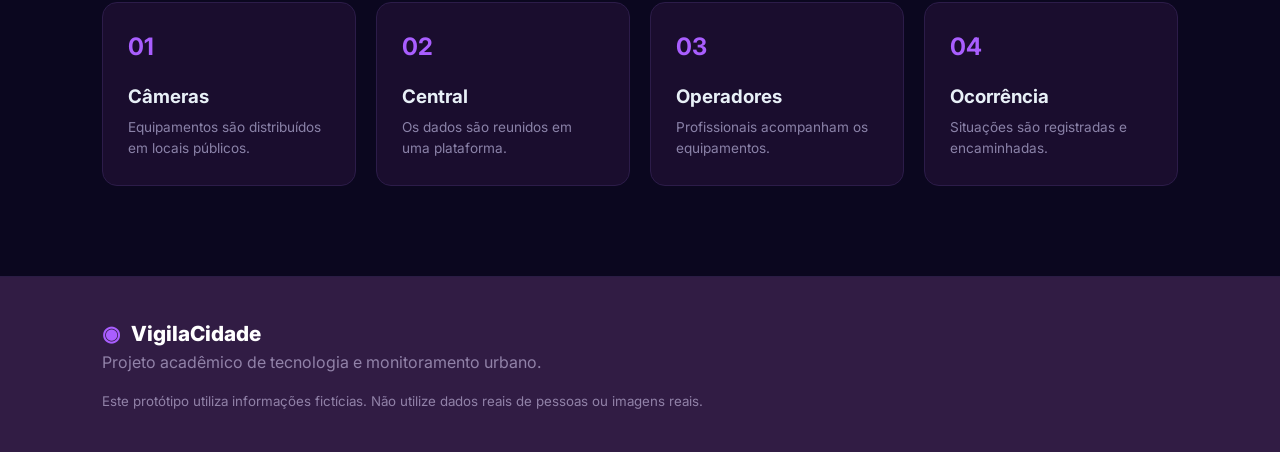
==== commit e3eef961: "Add files via upload" ====
--- a/index.html
+++ b/index.html
@@ -671,7 +671,7 @@
         <div class="operador">
             <div class="avatar">FO</div>
             <div>
-                <strong>Felipe de Oliveira</strong>
+                <strong>Felipe de Oliveira Tomaello</strong>
                 <span>Operador • Online</span>
             </div>
         </div>
@@ -680,7 +680,7 @@
         <div class="operador">
             <div class="avatar">DO</div>
             <div>
-                <strong>Bandido douglas</strong>
+                <strong>Douglas Rodrigues Farias</strong>
                 <span>Operador • Online</span>
             </div>
         </div>
@@ -689,7 +689,7 @@
         <div class="operador">
             <div class="avatar">KP</div>
             <div>
-                <strong>Kauan Pietro</strong>
+                <strong>Kauan Pietro Cunha Rodrigues</strong>
                 <span>Operador • Online</span>
             </div>
         </div>
@@ -698,7 +698,7 @@
         <div class="operador">
             <div class="avatar">EC</div>
             <div>
-                <strong>Emanuel Cristian</strong>
+                <strong>Emanuel Cristian Ora de Oliveira</strong>
                 <span>Operador • Offline</span>
             </div>
         </div>
@@ -707,7 +707,7 @@
         <div class="operador">
             <div class="avatar">DA</div>
             <div>
-                <strong>Daniel</strong>
+                <strong>Daniel dos Santos Fernandes</strong>
                 <span>Operador • Online</span>
             </div>
         </div>
@@ -716,7 +716,7 @@
         <div class="operador">
             <div class="avatar">CA</div>
             <div>
-                <strong>carlos</strong>
+                <strong>carlos eduardo neves</strong>
                 <span>Operador • Online</span>
             </div>
         </div>
--- a/css/style.css
+++ b/css/style.css
@@ -10,7 +10,7 @@
 
 body {
     font-family: "Inter", sans-serif;
-    background: #07111f;
+    background: #311c44;
     color: #e8f0f7;
     line-height: 1.6;
 }
@@ -26,8 +26,8 @@
     align-items: center;
     justify-content: space-between;
     padding: 0 6%;
-    background: rgba(7, 17, 31, .94);
-    border-bottom: 1px solid #1c3044;
+    background: rgba(19, 7, 31, 0.94);
+    border-bottom: 1px solid #311c44;
     position: sticky;
     top: 0;
     z-index: 100;
@@ -40,7 +40,7 @@
 }
 
 .logo span {
-    color: #21d4fd;
+    color: #a95eff;
     margin-right: 7px;
 }
 
@@ -50,13 +50,13 @@
 }
 
 nav a {
-    color: #a9b8c8;
+    color: #b0a9c8;
     font-size: .9rem;
     transition: .3s;
 }
 
 nav a:hover {
-    color: #21d4fd;
+    color: #a95eff;
 }
 
 .btn-operador,
@@ -72,18 +72,18 @@
 
 .btn-operador,
 .btn-principal {
-    background: linear-gradient(135deg, #21d4fd, #2878ff);
+    background: linear-gradient(135deg, #a95eff, #8528ff);
     color: white;
 }
 
 .btn-operador:hover,
 .btn-principal:hover {
     transform: translateY(-2px);
-    box-shadow: 0 10px 30px rgba(33, 212, 253, .2);
+    box-shadow: 0 10px 30px rgba(110, 33, 253, 0.2);
 }
 
 .btn-secundario {
-    border: 1px solid #29445d;
+    border: 1px solid #48295d;
     color: #d9e5ee;
     background: transparent;
 }
@@ -96,13 +96,13 @@
     align-items: center;
     padding: 80px 8%;
     background:
-        radial-gradient(circle at 20% 30%, rgba(33,212,253,.12), transparent 30%),
-        radial-gradient(circle at 80% 70%, rgba(40,120,255,.1), transparent 30%);
+        radial-gradient(circle at 20% 30%, rgba(128, 33, 253, 0.12), transparent 30%),
+        radial-gradient(circle at 80% 70%, rgba(133, 40, 255, 0.1), transparent 30%);
 }
 
 .tag,
 .titulo-secao > span {
-    color: #21d4fd;
+    color: #a95eff;
     font-size: .75rem;
     font-weight: 800;
     letter-spacing: 2px;
@@ -116,12 +116,12 @@
 
 .hero h1 strong {
     display: block;
-    color: #21d4fd;
+    color: #a95eff;
 }
 
 .hero p {
     max-width: 600px;
-    color: #a9b8c8;
+    color: #b1a9c8;
     font-size: 1.05rem;
 }
 
@@ -132,8 +132,8 @@
 }
 
 .central {
-    background: #0c1b2b;
-    border: 1px solid #20384f;
+    background: #140c2b;
+    border: 1px solid #30204f;
     border-radius: 20px;
     padding: 18px;
     box-shadow: 0 25px 70px rgba(0,0,0,.35);
@@ -143,7 +143,7 @@
     display: flex;
     justify-content: space-between;
     font-size: .75rem;
-    color: #21d4fd;
+    color: #a95eff;
     margin-bottom: 15px;
 }
 
@@ -153,15 +153,15 @@
     position: relative;
     overflow: hidden;
     background:
-        linear-gradient(90deg, transparent 48%, #28435b 49%, #28435b 51%, transparent 52%),
-        linear-gradient(0deg, transparent 48%, #28435b 49%, #28435b 51%, transparent 52%),
-        #10283d;
+        linear-gradient(90deg, transparent 48%, #36285b 49%, #3a285b 51%, transparent 52%),
+        linear-gradient(0deg, transparent 48%, #36285b 49%, #36285b 51%, transparent 52%),
+        #20103d;
 }
 
 .camera {
     position: absolute;
-    background: #21d4fd;
-    color: #06121f;
+    background: #a95eff;
+    color: #0e061f;
     padding: 6px 10px;
     border-radius: 7px;
     font-size: .65rem;
@@ -177,7 +177,7 @@
 
 @keyframes pulsar {
     50% {
-        box-shadow: 0 0 0 8px rgba(33,212,253,.08);
+        box-shadow: 0 0 0 8px rgba(136, 33, 253, 0.08);
     }
 }
 
@@ -190,7 +190,7 @@
 
 .central-info div {
     padding: 10px;
-    background: #102437;
+    background: #1c1037;
     border-radius: 10px;
 }
 
@@ -205,16 +205,16 @@
 
 .central-info span {
     font-size: .7rem;
-    color: #8fa2b5;
+    color: #9c8fb5;
 }
 
 .secao {
     padding: 90px 8%;
-    background: #091625;
+    background: #150925;
 }
 
 .escura {
-    background: #06101c;
+    background: #10061c;
 }
 
 .titulo-secao {
@@ -227,7 +227,7 @@
 }
 
 .titulo-secao p {
-    color: #8fa2b5;
+    color: #a38fb5;
 }
 
 .cards {
@@ -237,8 +237,8 @@
 }
 
 .card {
-    background: #0d1d2e;
-    border: 1px solid #1c3449;
+    background: #160d2e;
+    border: 1px solid #2c1c49;
     border-radius: 16px;
     padding: 25px;
 }
@@ -255,7 +255,7 @@
 
 .indicador small {
     display: block;
-    color: #8498aa;
+    color: #9884aa;
 }
 
 .indicador strong {
@@ -271,8 +271,8 @@
 }
 
 .painel {
-    background: #0d1d2e;
-    border: 1px solid #1c3449;
+    background: #1c0d2e;
+    border: 1px solid #2d1c49;
     border-radius: 16px;
     padding: 25px;
 }
@@ -285,27 +285,27 @@
 }
 
 .painel-titulo span {
-    color: #71879a;
+    color: #81719a;
     font-size: .75rem;
 }
 
 .barra {
     height: 14px;
-    background: #1a2b3c;
+    background: #231a3c;
     border-radius: 20px;
     overflow: hidden;
 }
 
 .barra-online {
     height: 100%;
-    background: linear-gradient(90deg,#21d4fd,#2878ff);
+    background: linear-gradient(90deg,#a95eff,#6928ff);
 }
 
 .legenda {
     display: flex;
     gap: 20px;
     margin-top: 15px;
-    color: #9cafbf;
+    color: #a59cbf;
     font-size: .8rem;
 }
 
@@ -325,7 +325,7 @@
     display: flex;
     justify-content: space-between;
     padding: 14px 0;
-    border-bottom: 1px solid #203447;
+    border-bottom: 1px solid #2a2047;
 }
 
 .infra div:last-child {
@@ -333,7 +333,7 @@
 }
 
 .infra span {
-    color: #9cafbf;
+    color: #a89cbf;
 }
 
 .filtros {
@@ -348,8 +348,8 @@
 .formulario select,
 .formulario textarea {
     width: 100%;
-    background: #0d1d2e;
-    border: 1px solid #29445d;
+    background: #160d2e;
+    border: 1px solid #31295d;
     color: #fff;
     padding: 14px;
     border-radius: 9px;
@@ -371,8 +371,8 @@
 }
 
 .camera-card {
-    background: #0d1d2e;
-    border: 1px solid #1c3449;
+    background: #120d2e;
+    border: 1px solid #291c49;
     border-radius: 15px;
     overflow: hidden;
     transition: .3s;
@@ -380,7 +380,7 @@
 
 .camera-card:hover {
     transform: translateY(-5px);
-    border-color: #21d4fd;
+    border-color: #a95eff;
 }
 
 .camera-imagem {
@@ -390,8 +390,8 @@
     flex-direction: column;
     justify-content: space-between;
     background:
-        linear-gradient(rgba(12,34,51,.55), rgba(5,15,25,.9)),
-        repeating-linear-gradient(90deg, #18354a 0 2px, #102637 2px 8px);
+        linear-gradient(rgba(29, 12, 51, 0.55), rgba(14, 5, 25, 0.9)),
+        repeating-linear-gradient(90deg, #21184a 0 2px, #1a1037 2px 8px);
 }
 
 .camera-imagem span {
@@ -418,7 +418,7 @@
 
 .camera-conteudo p,
 .camera-conteudo small {
-    color: #8296a8;
+    color: #8a82a8;
     font-size: .8rem;
 }
 
@@ -452,10 +452,10 @@
 }
 
 .formulario {
-    background: #0d1d2e;
+    background: #160d2e;
     padding: 25px;
     border-radius: 16px;
-    border: 1px solid #1c3449;
+    border: 1px solid #291c49;
 }
 
 .formulario h3 {
@@ -466,7 +466,7 @@
     display: block;
     margin: 15px 0 7px;
     font-size: .8rem;
-    color: #9cafbf;
+    color: #ab9cbf;
 }
 
 .formulario textarea {
@@ -484,7 +484,7 @@
     align-items: center;
     gap: 15px;
     padding: 15px 0;
-    border-bottom: 1px solid #203447;
+    border-bottom: 1px solid #2c2047;
 }
 
 .ocorrencia-icone {
@@ -511,7 +511,7 @@
 
 .prioridade.normal {
     background: rgba(33,212,253,.1);
-    color: #21d4fd;
+    color: #a95eff;
 }
 
 .tabela-container {
@@ -530,16 +530,16 @@
 td {
     padding: 18px;
     text-align: left;
-    border-bottom: 1px solid #1d3347;
+    border-bottom: 1px solid #2d1d47;
 }
 
 th {
-    color: #21d4fd;
+    color: #a95eff;
     font-size: .75rem;
 }
 
 td {
-    color: #b8c7d3;
+    color: #bdb8d3;
     font-size: .85rem;
 }
 
@@ -569,10 +569,10 @@
     display: flex;
     align-items: center;
     gap: 15px;
-    background: #0d1d2e;
+    background: #170d2e;
     padding: 20px;
     border-radius: 14px;
-    border: 1px solid #1c3449;
+    border: 1px solid #291c49;
 }
 
 .avatar {
@@ -581,7 +581,7 @@
     border-radius: 50%;
     display: grid;
     place-items: center;
-    background: linear-gradient(135deg,#21d4fd,#2878ff);
+    background: linear-gradient(135deg,#a95eff,#6128ff);
     color: #fff;
     font-weight: 800;
 }
@@ -598,7 +598,7 @@
 
 .como-funciona {
     padding: 90px 8%;
-    background: #07111f;
+    background: #0b071f;
 }
 
 .passos {
@@ -608,14 +608,14 @@
 }
 
 .passos div {
-    background: #0d1d2e;
+    background: #1a0d2e;
     padding: 25px;
     border-radius: 15px;
-    border: 1px solid #1c3449;
+    border: 1px solid #2c1c49;
 }
 
 .passos b {
-    color: #21d4fd;
+    color: #a95eff;
     font-size: 1.5rem;
 }
 
@@ -624,14 +624,14 @@
 }
 
 .passos p {
-    color: #8296a8;
+    color: #8a82a8;
     font-size: .85rem;
 }
 
 footer {
     padding: 40px 8%;
-    border-top: 1px solid #1c3044;
-    color: #8296a8;
+    border-top: 1px solid #2a1c44;
+    color: #9182a8;
 }
 
 footer .logo {
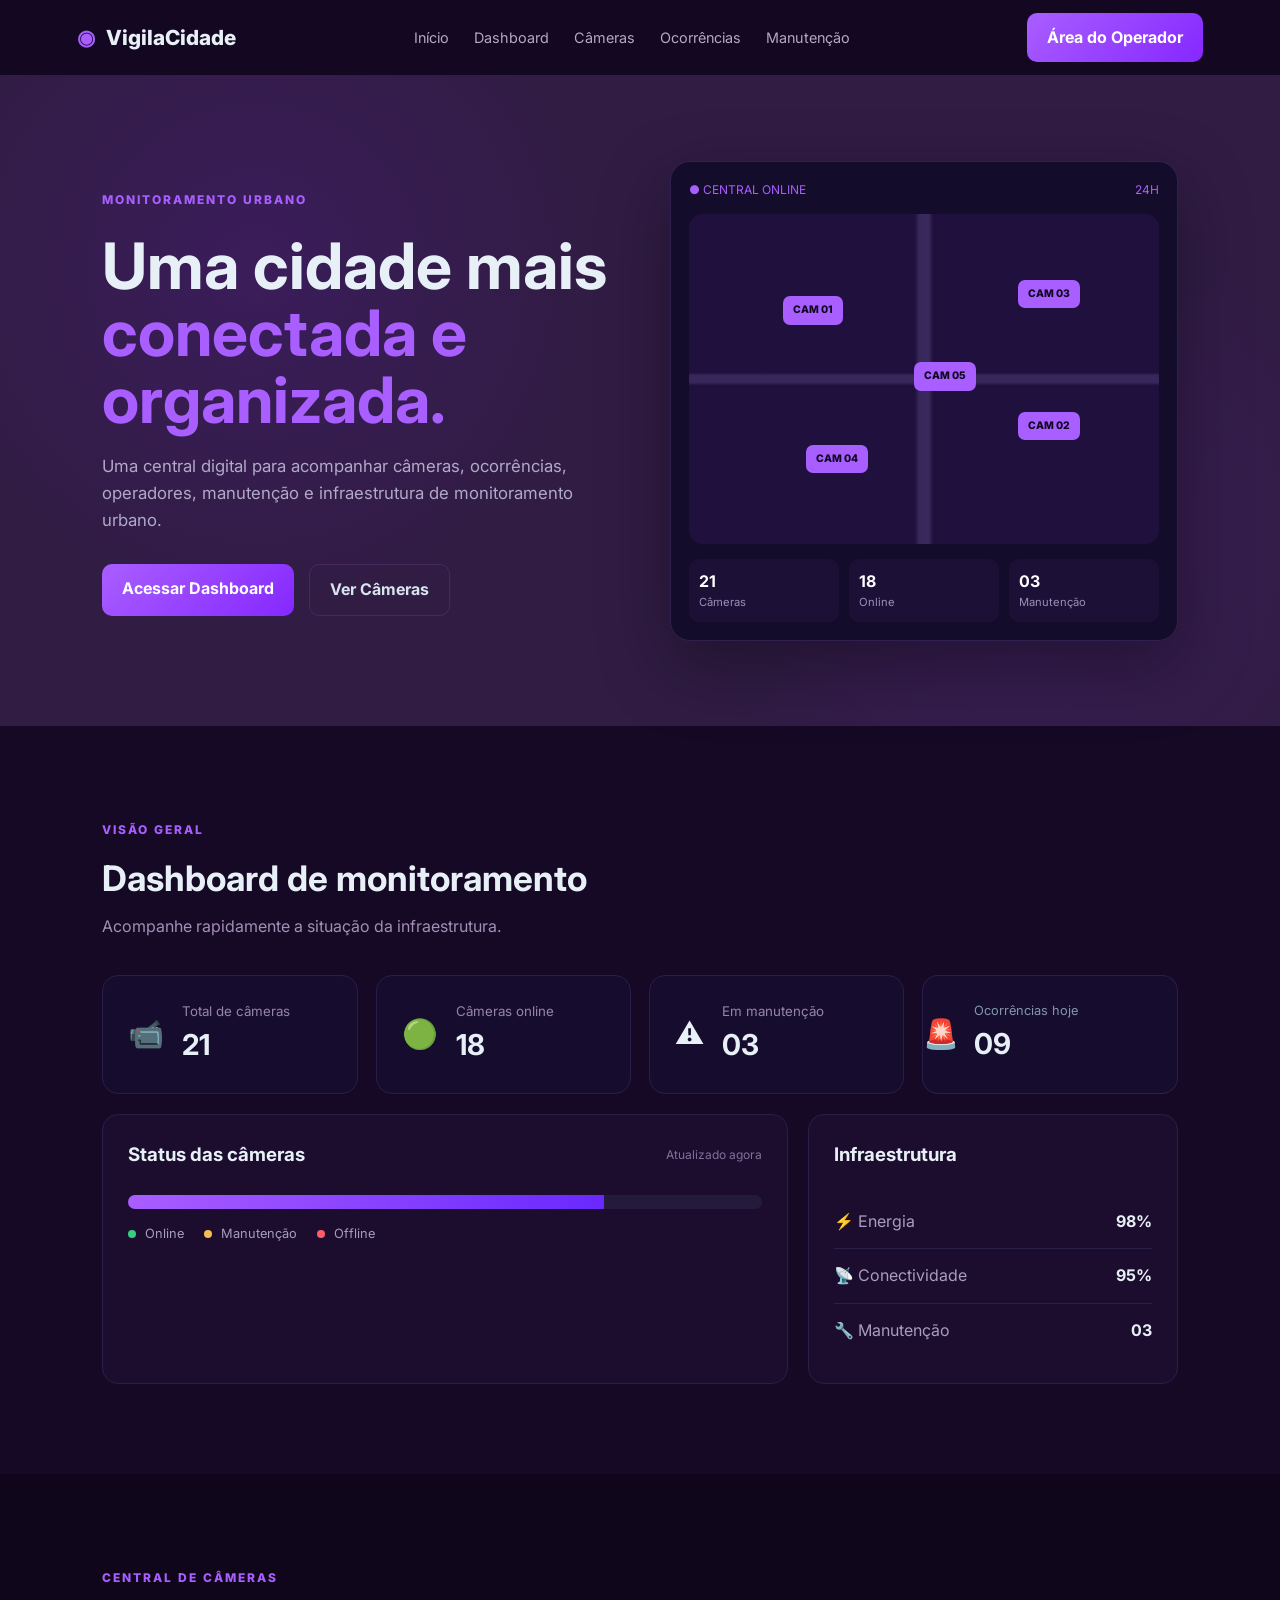
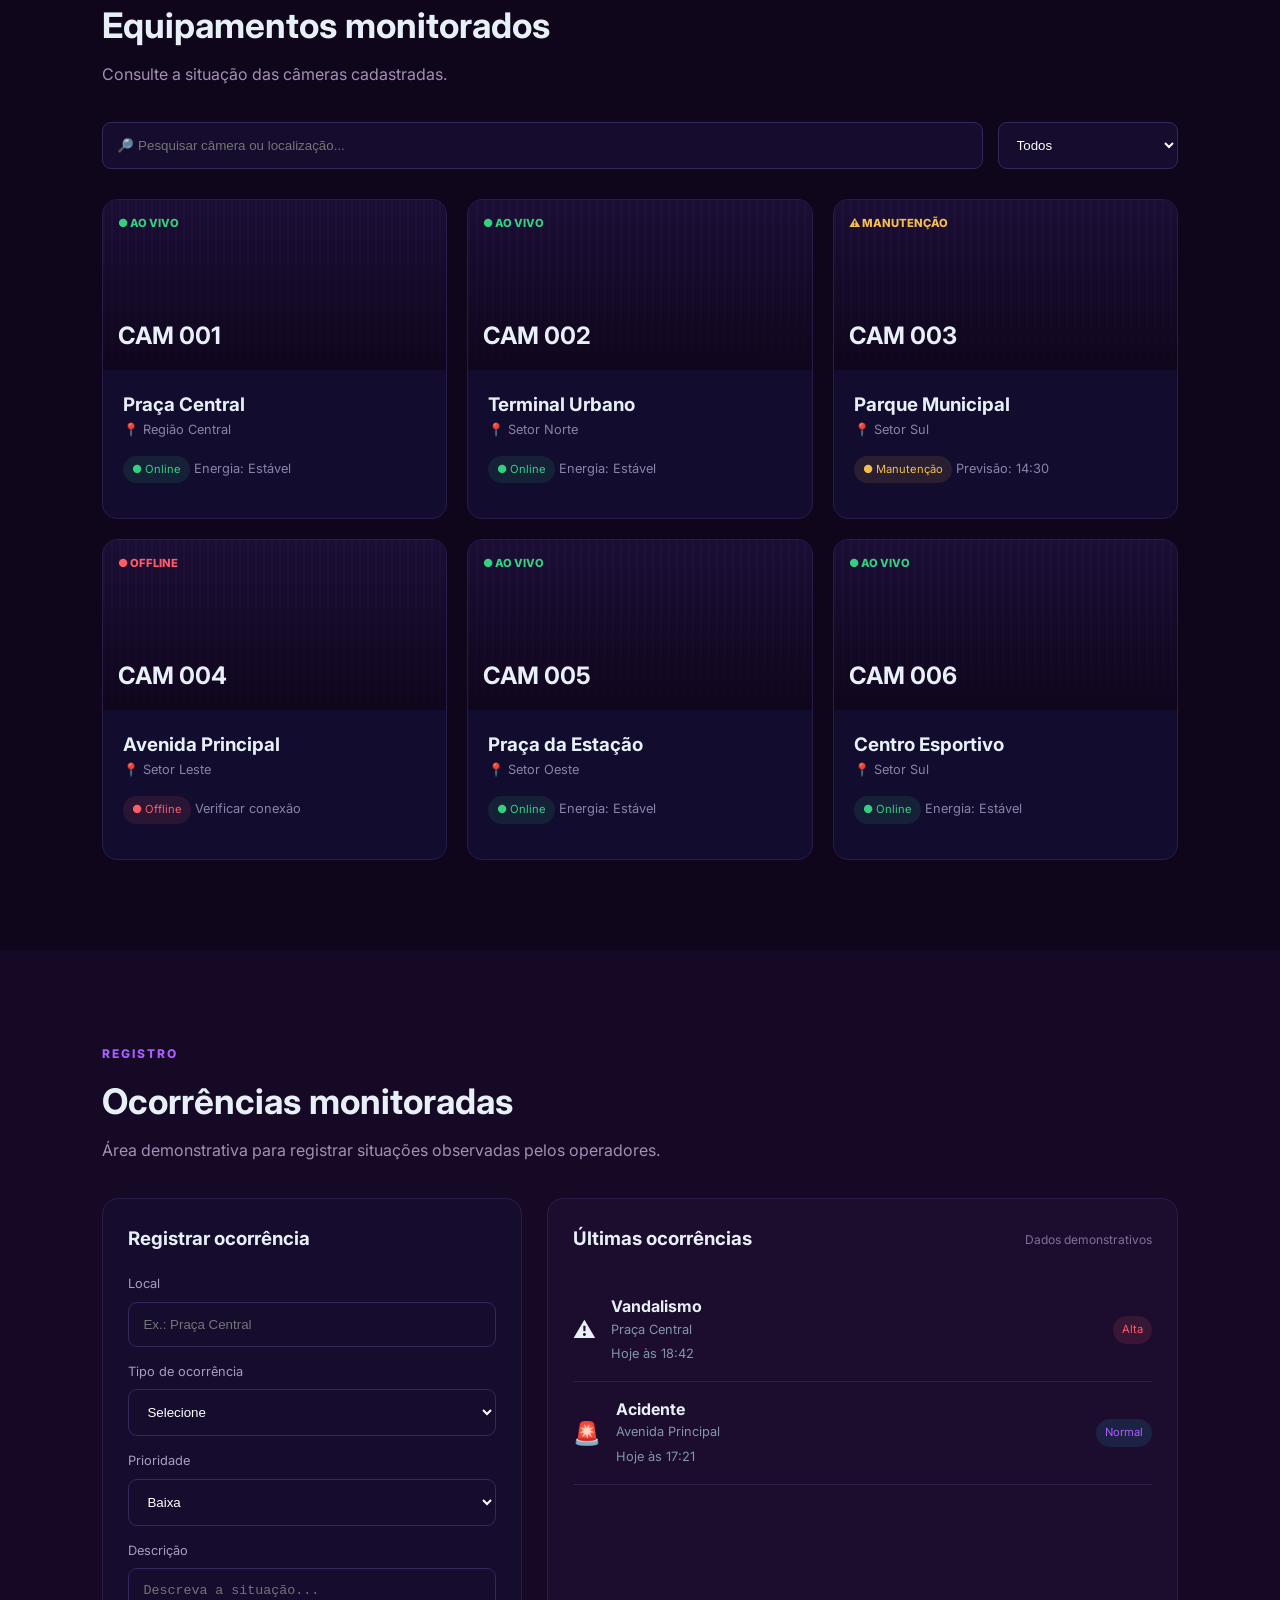
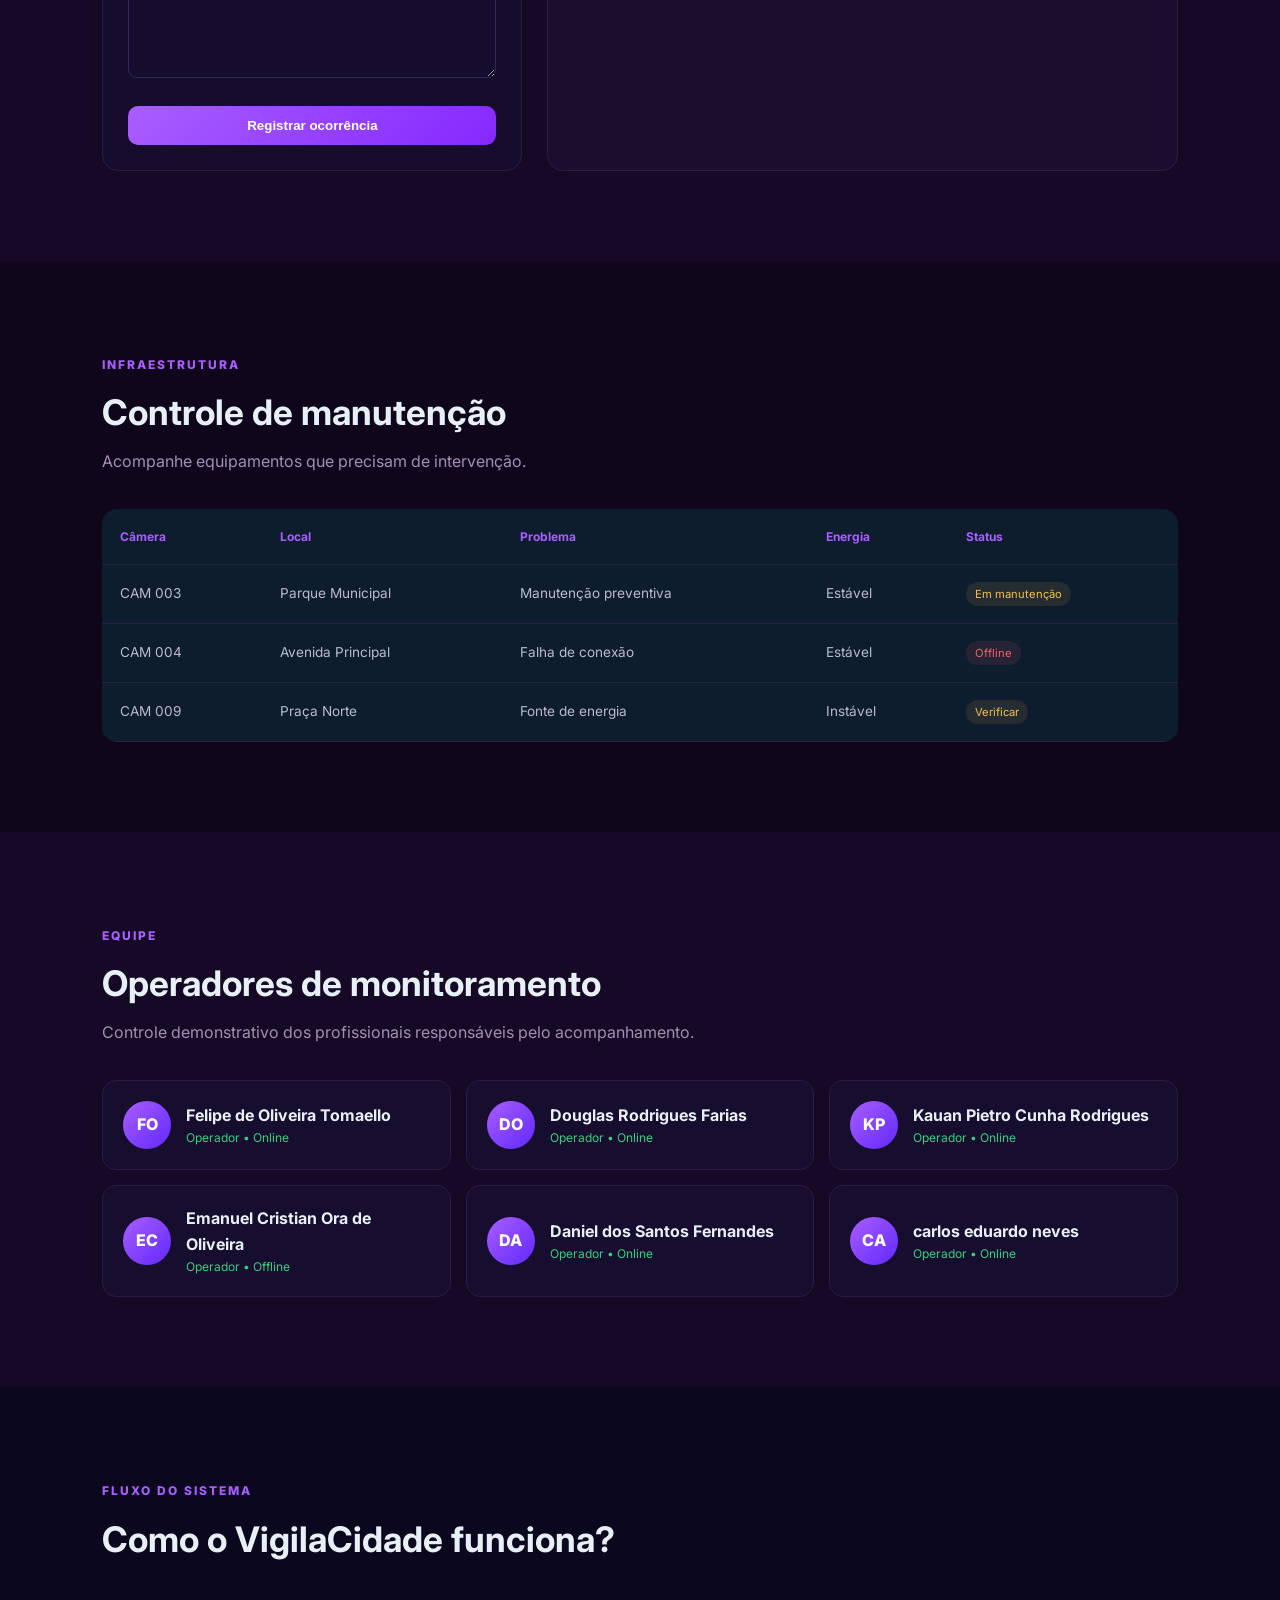
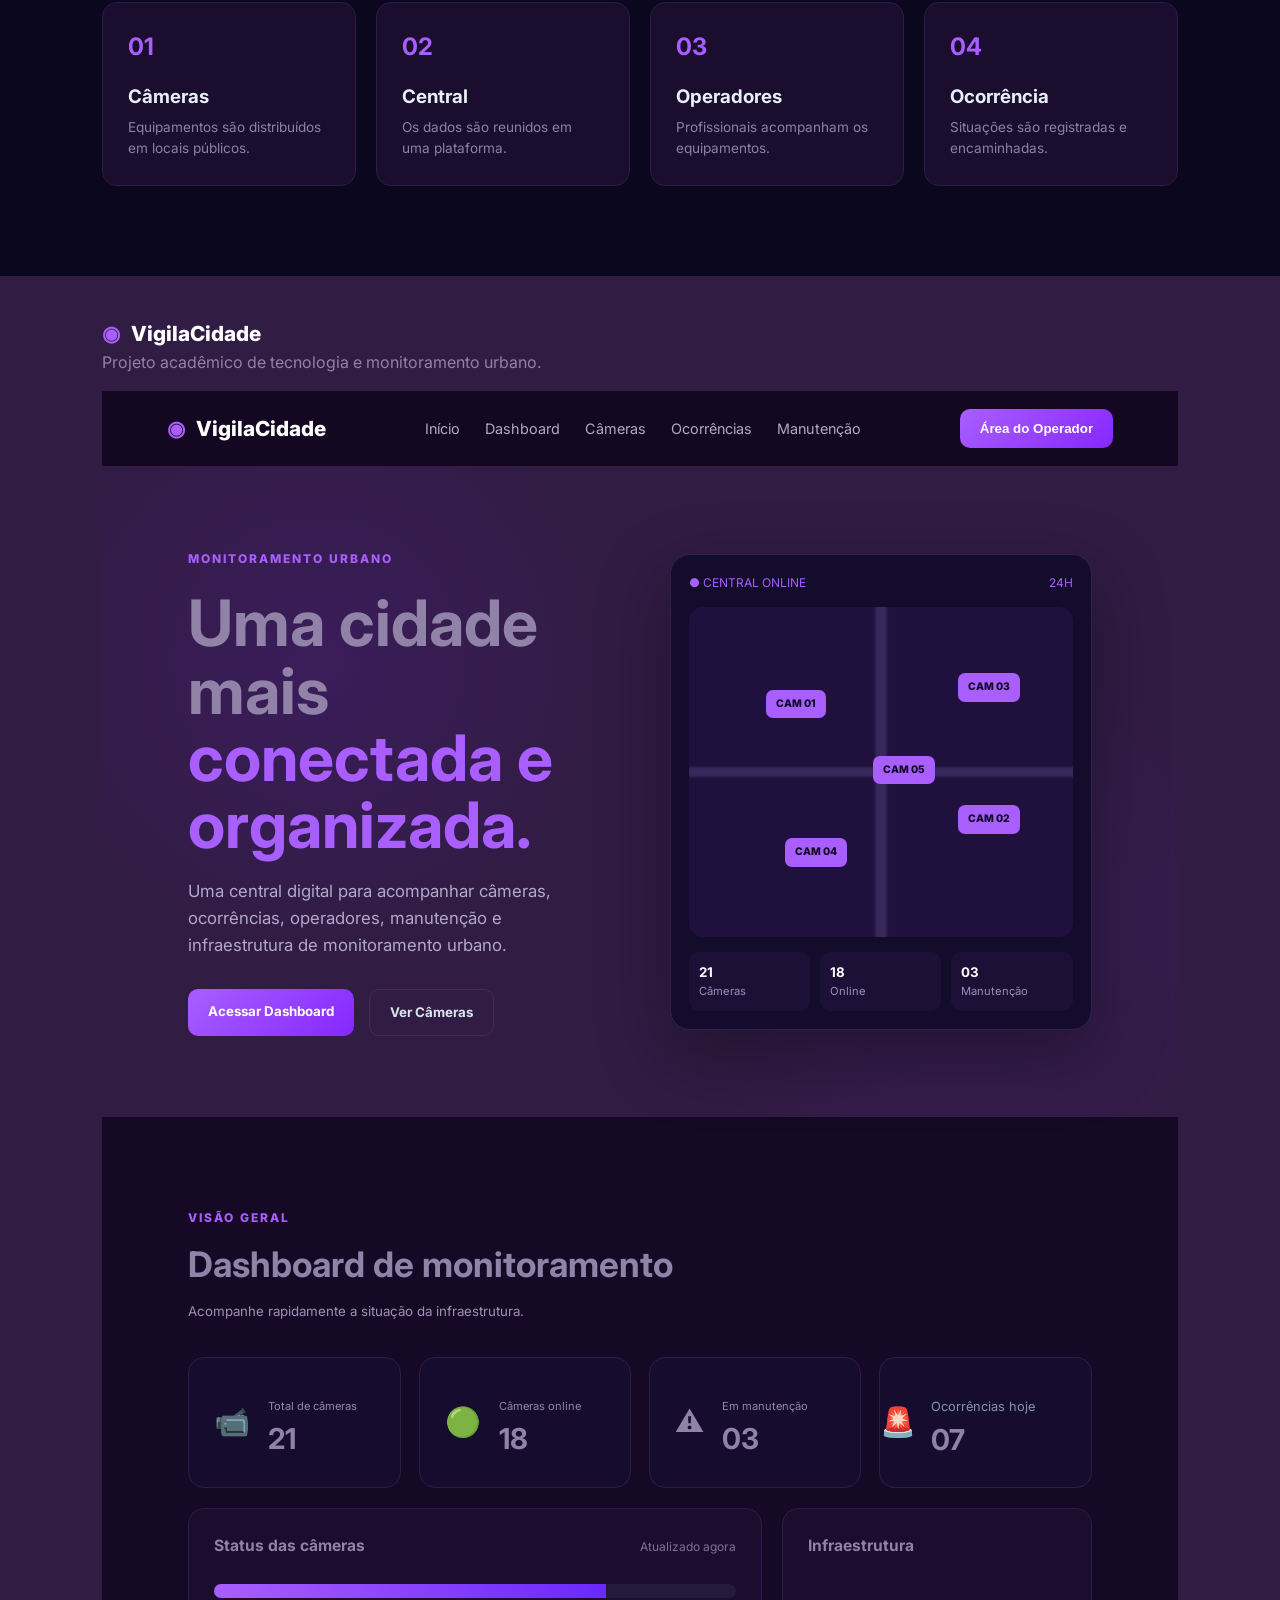
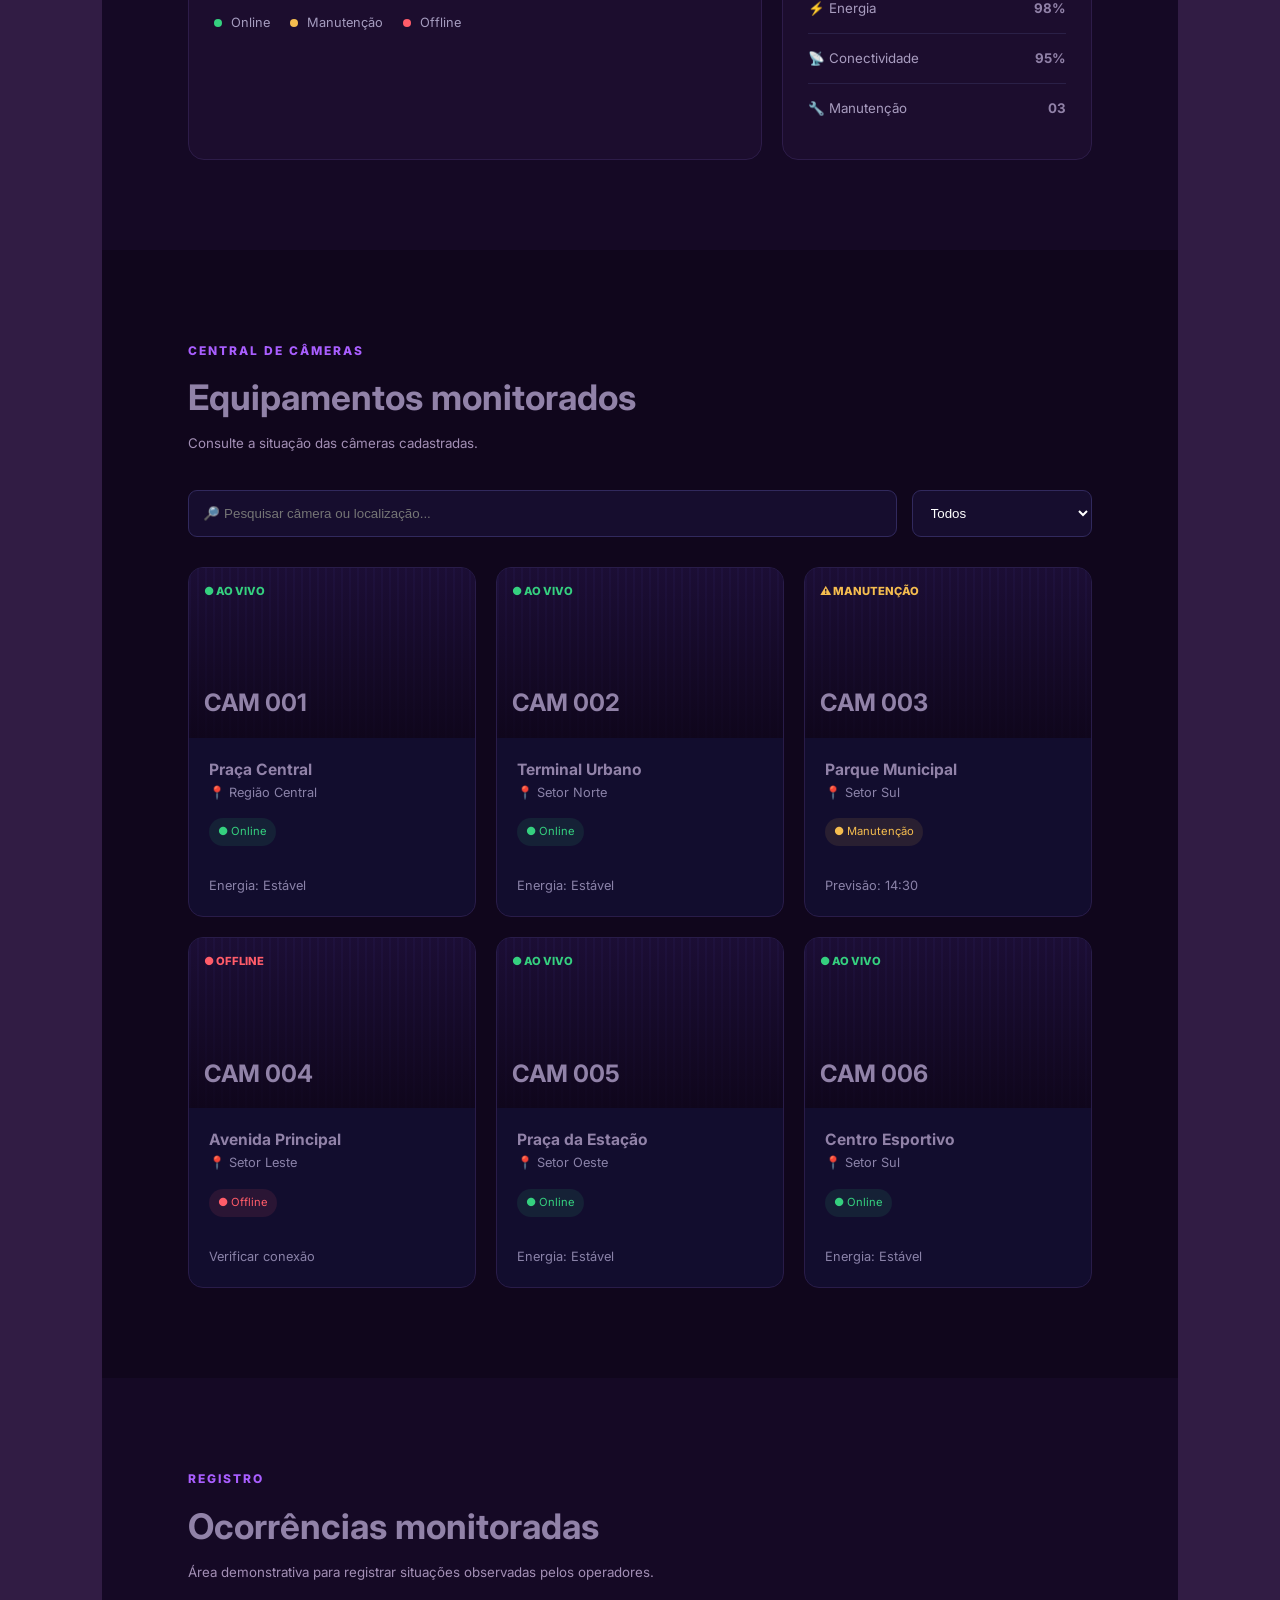
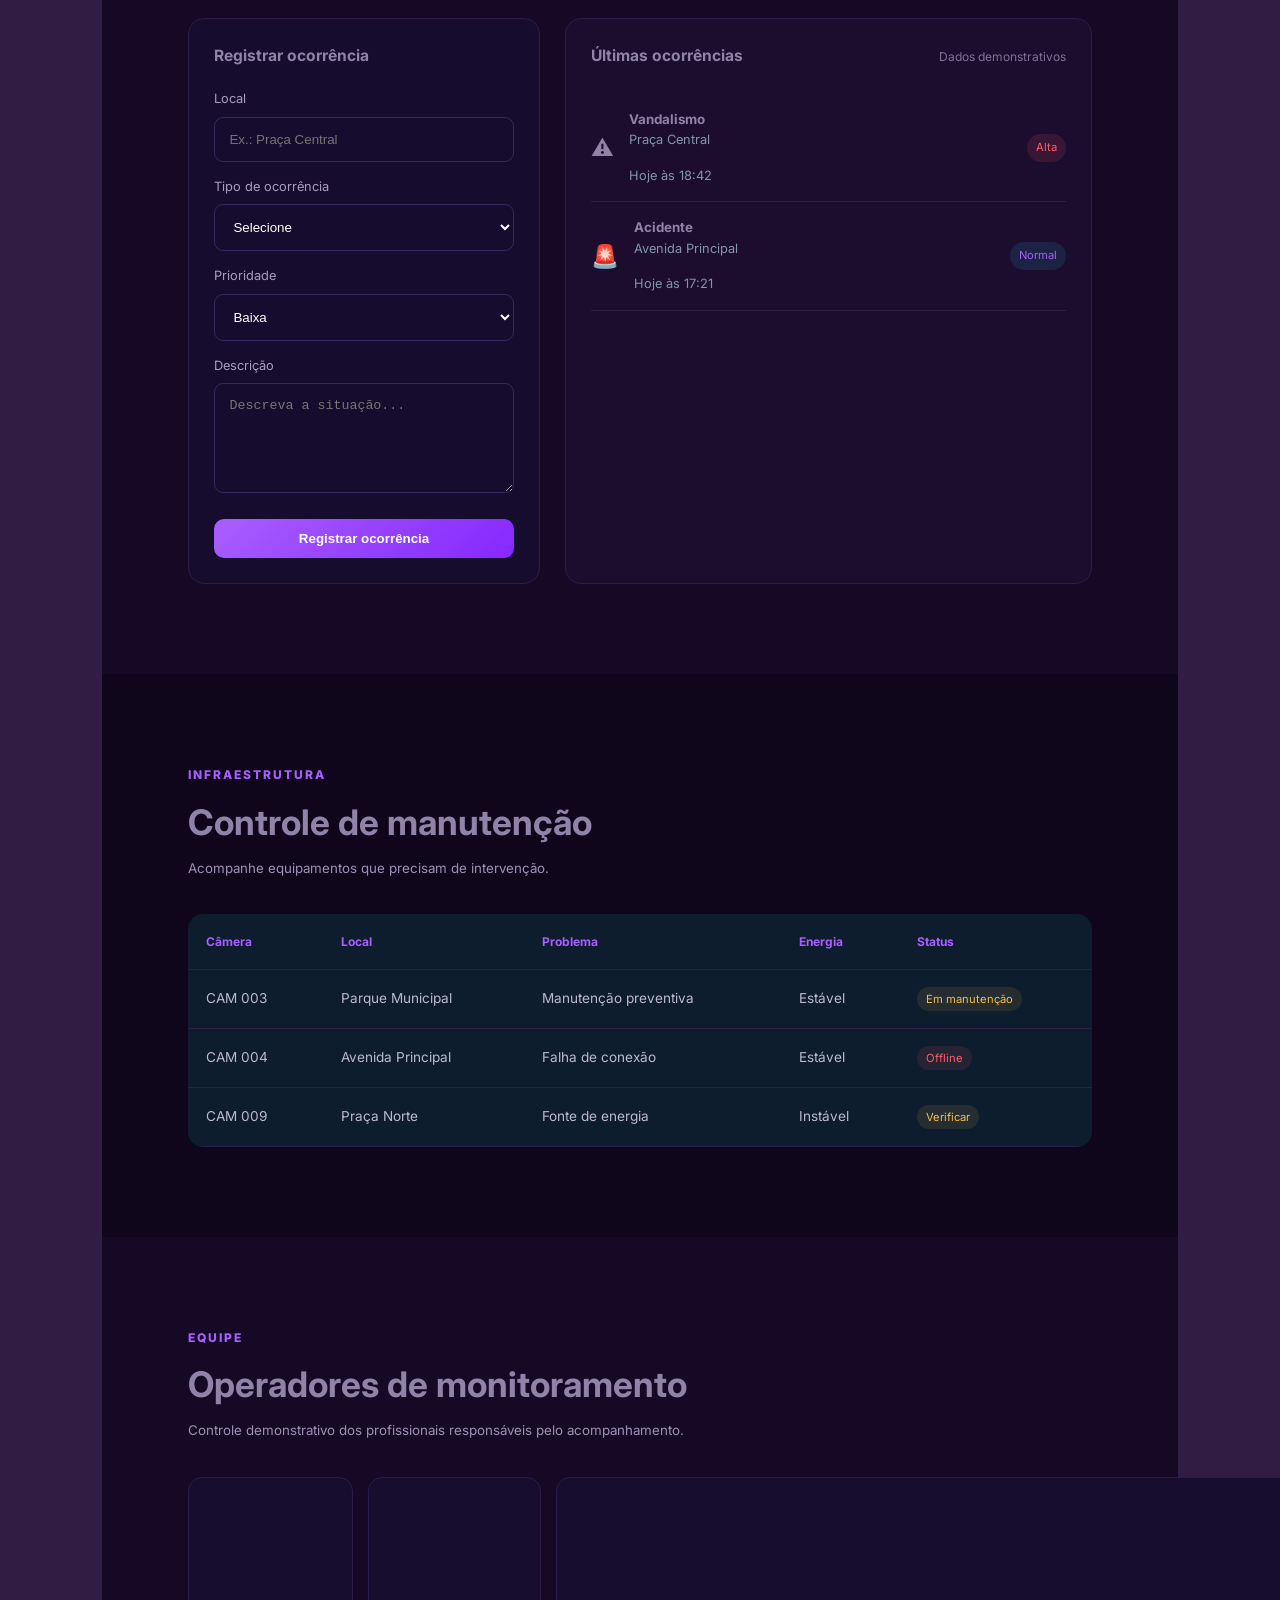
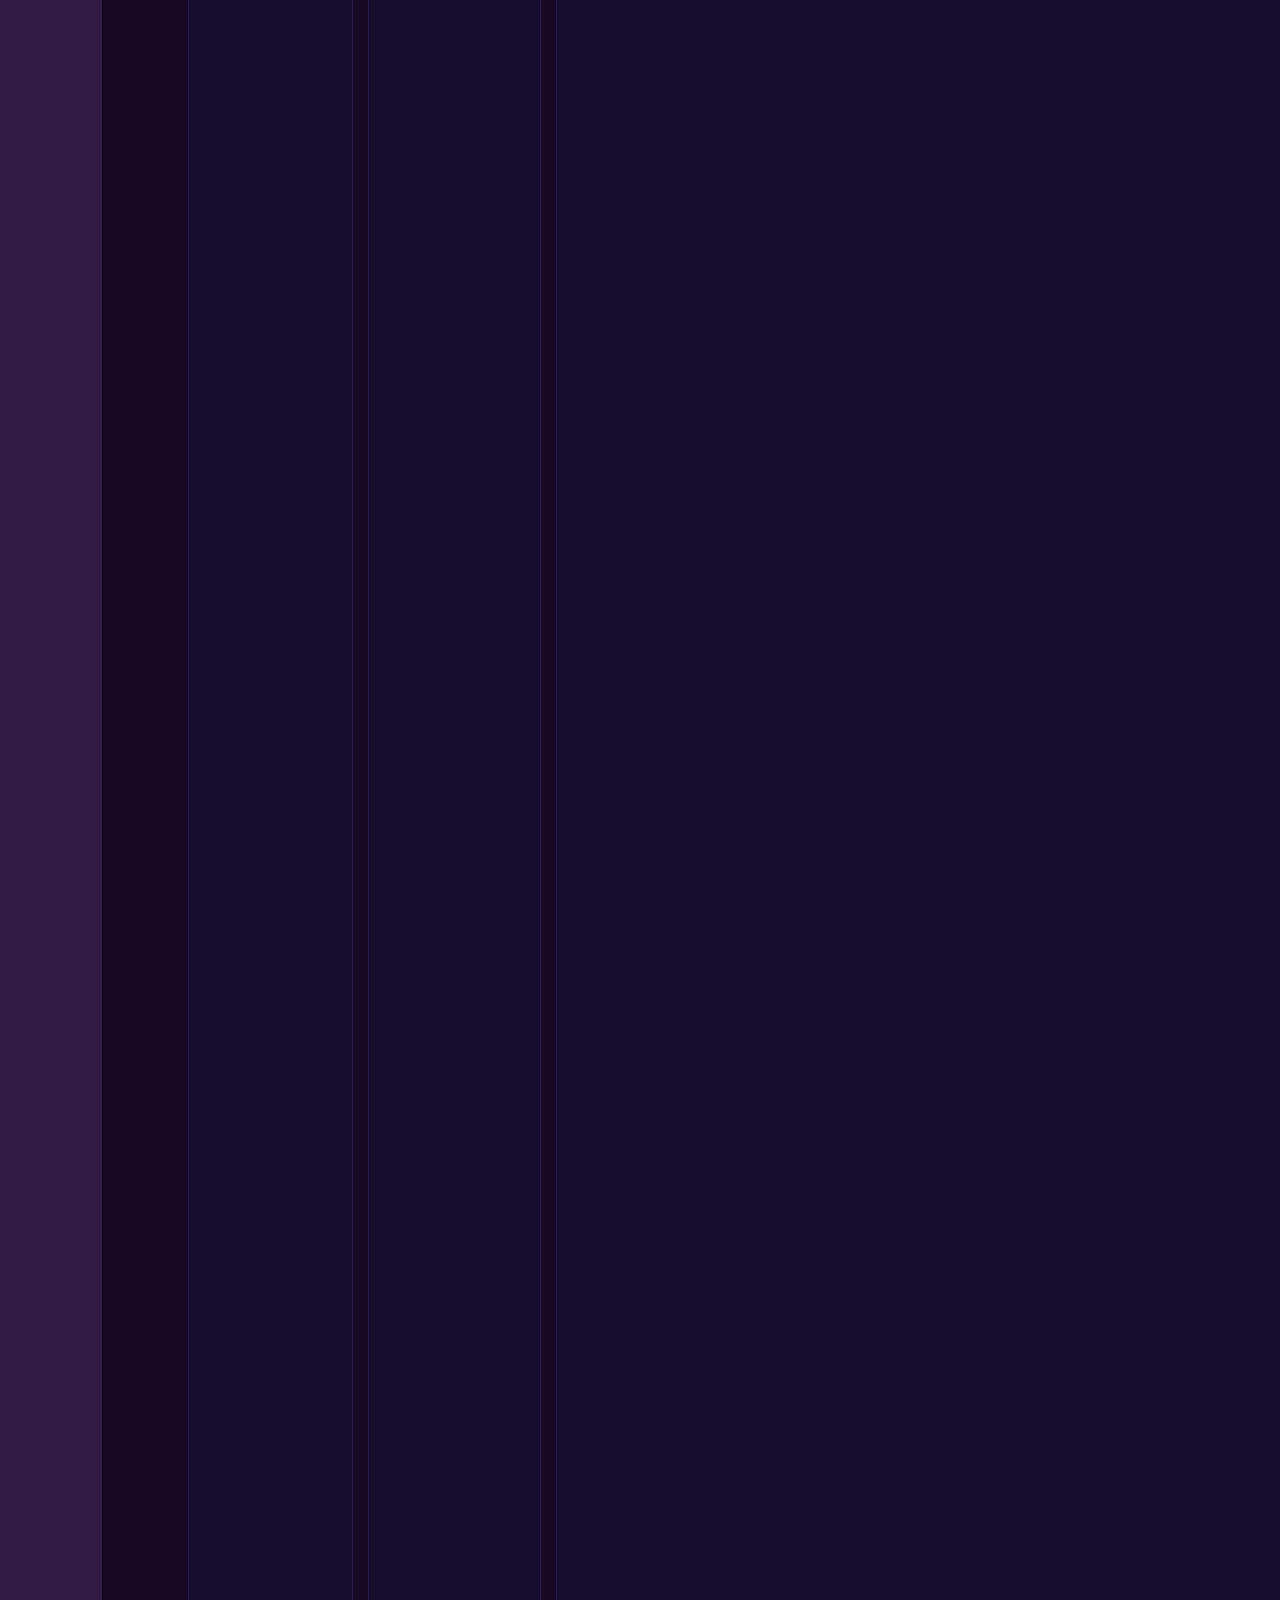
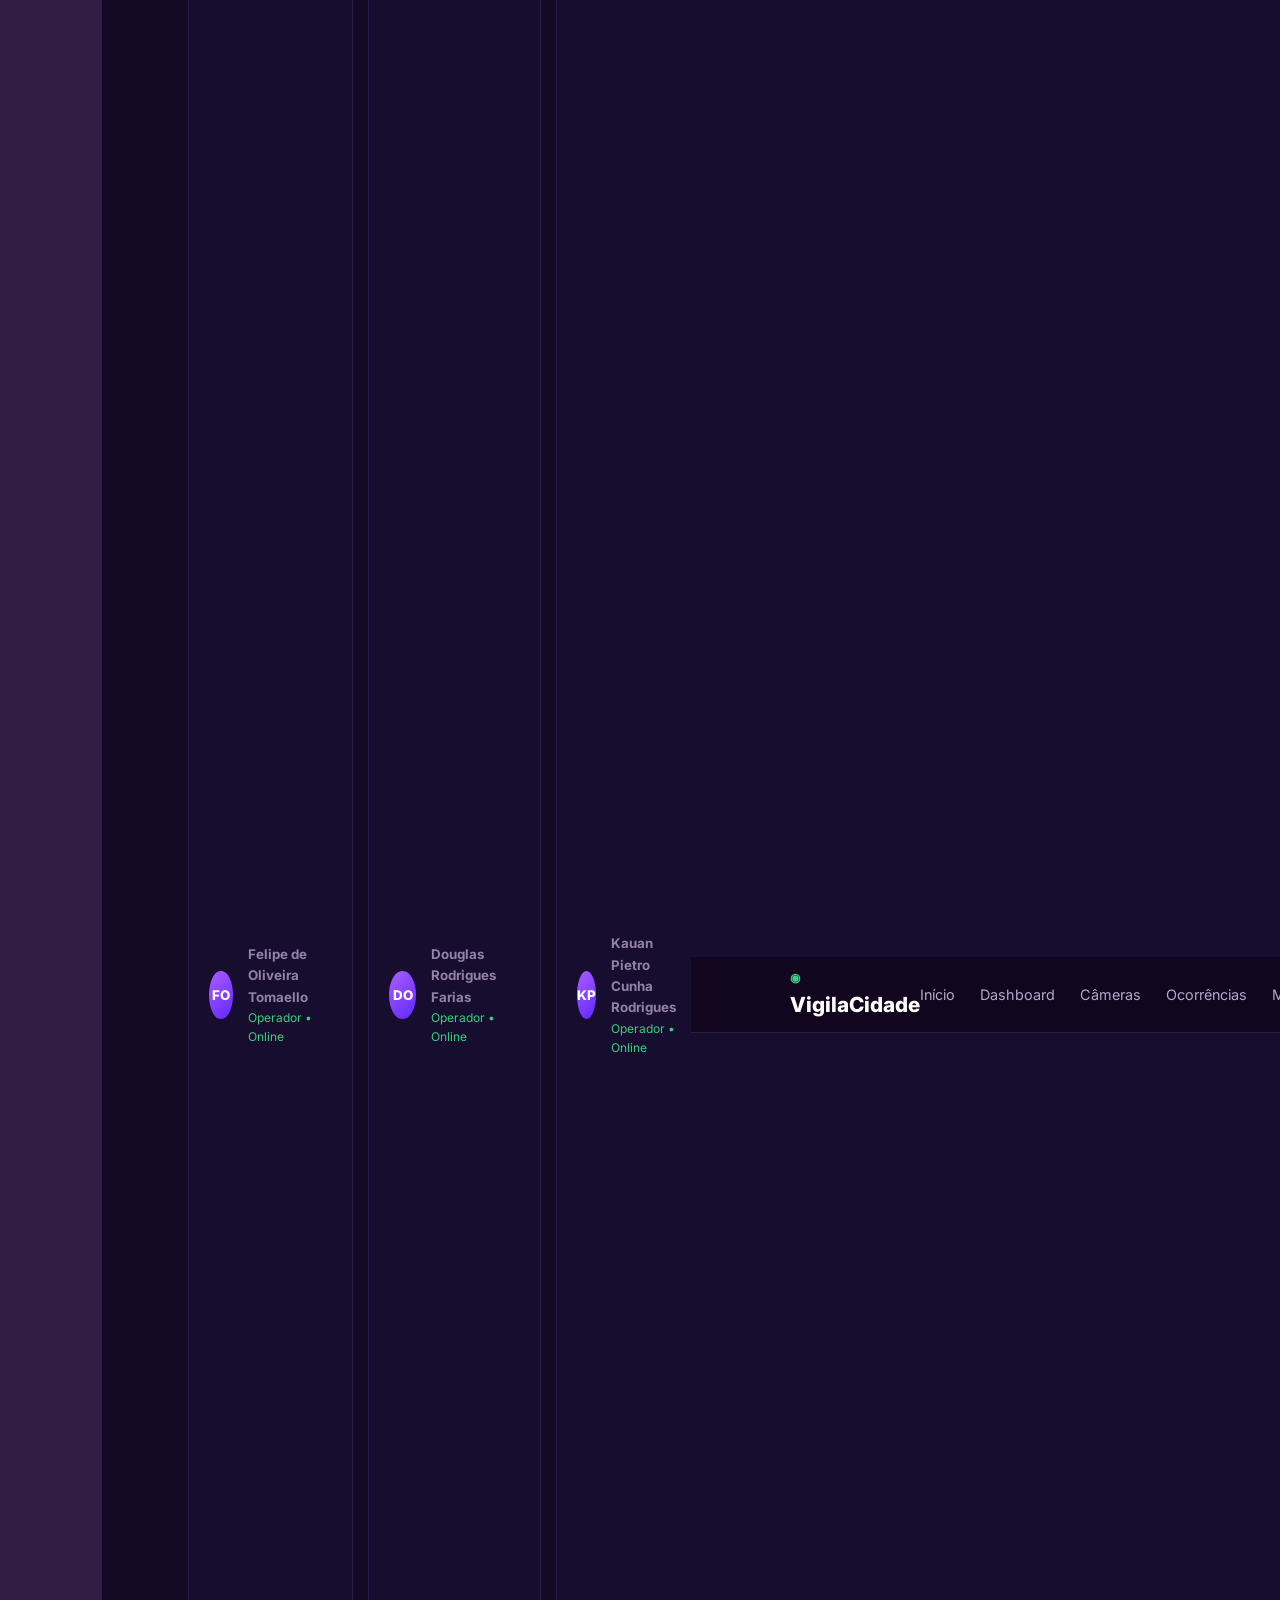
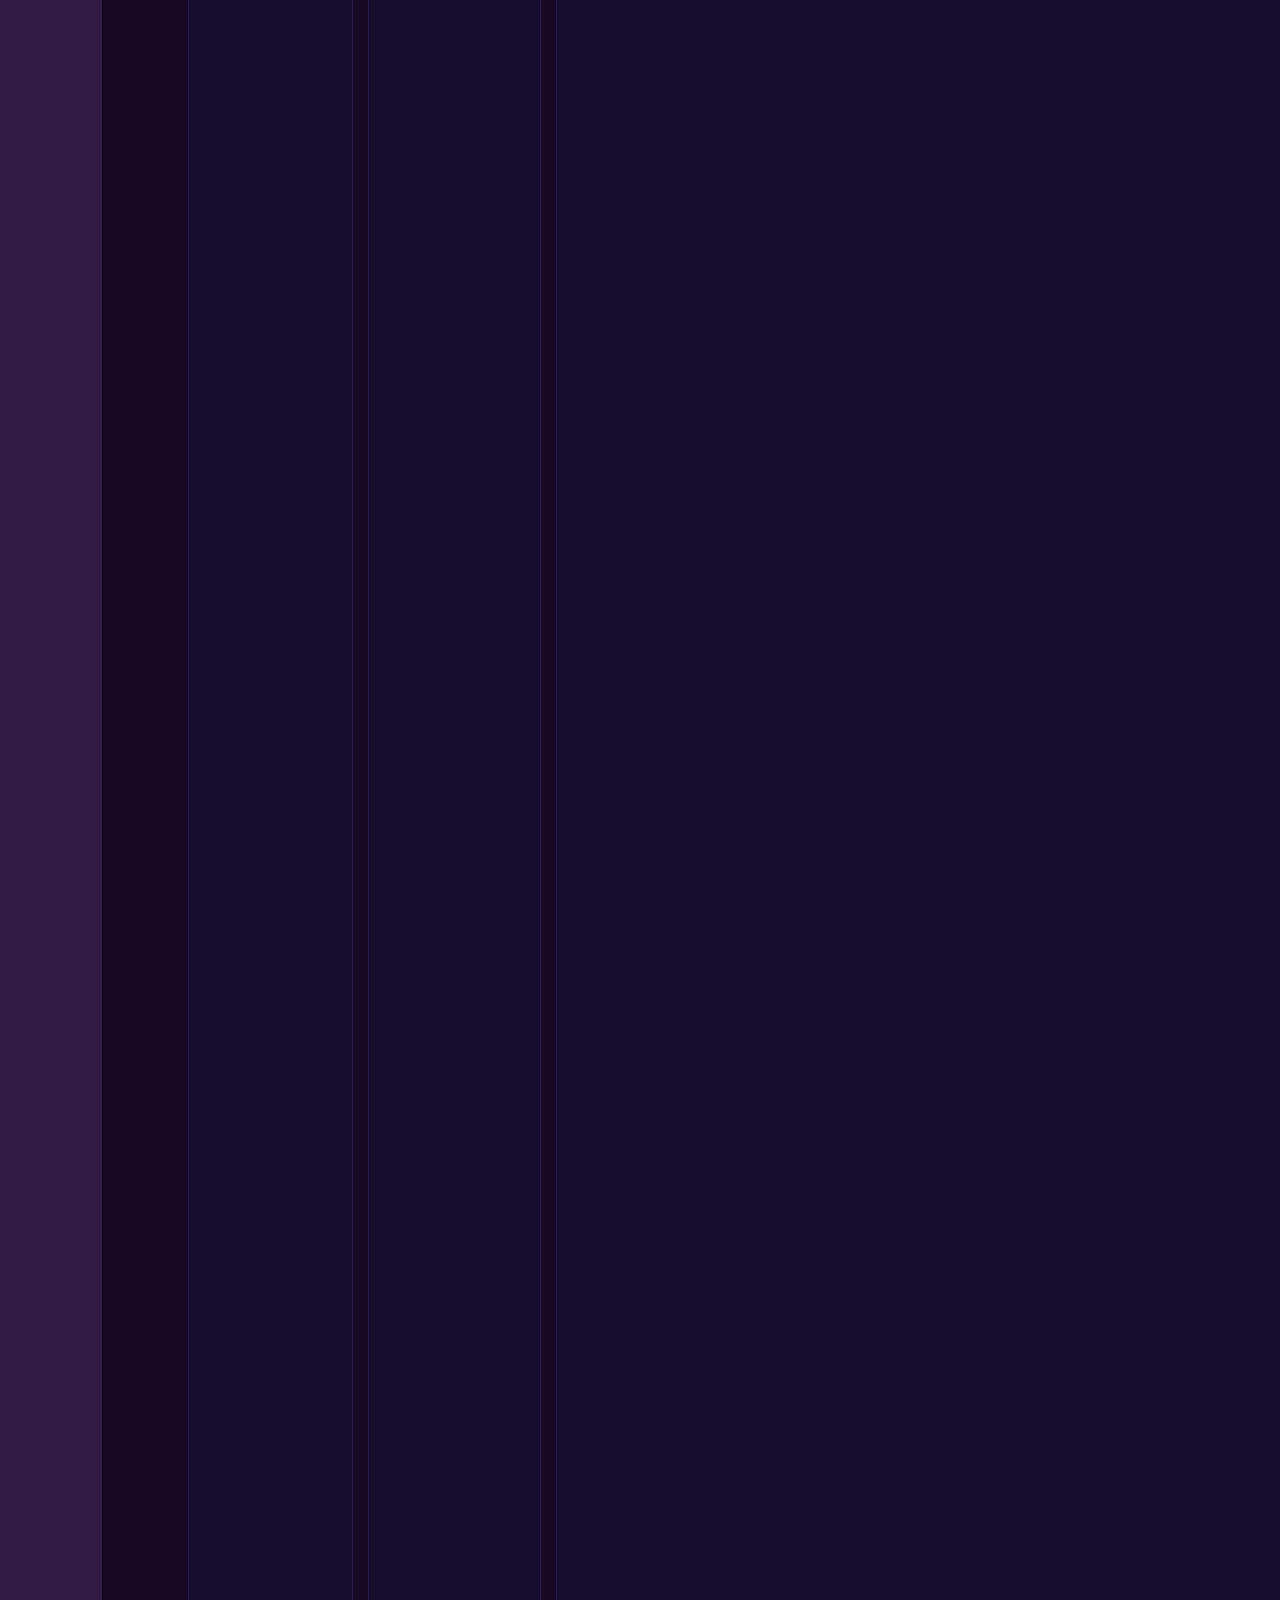
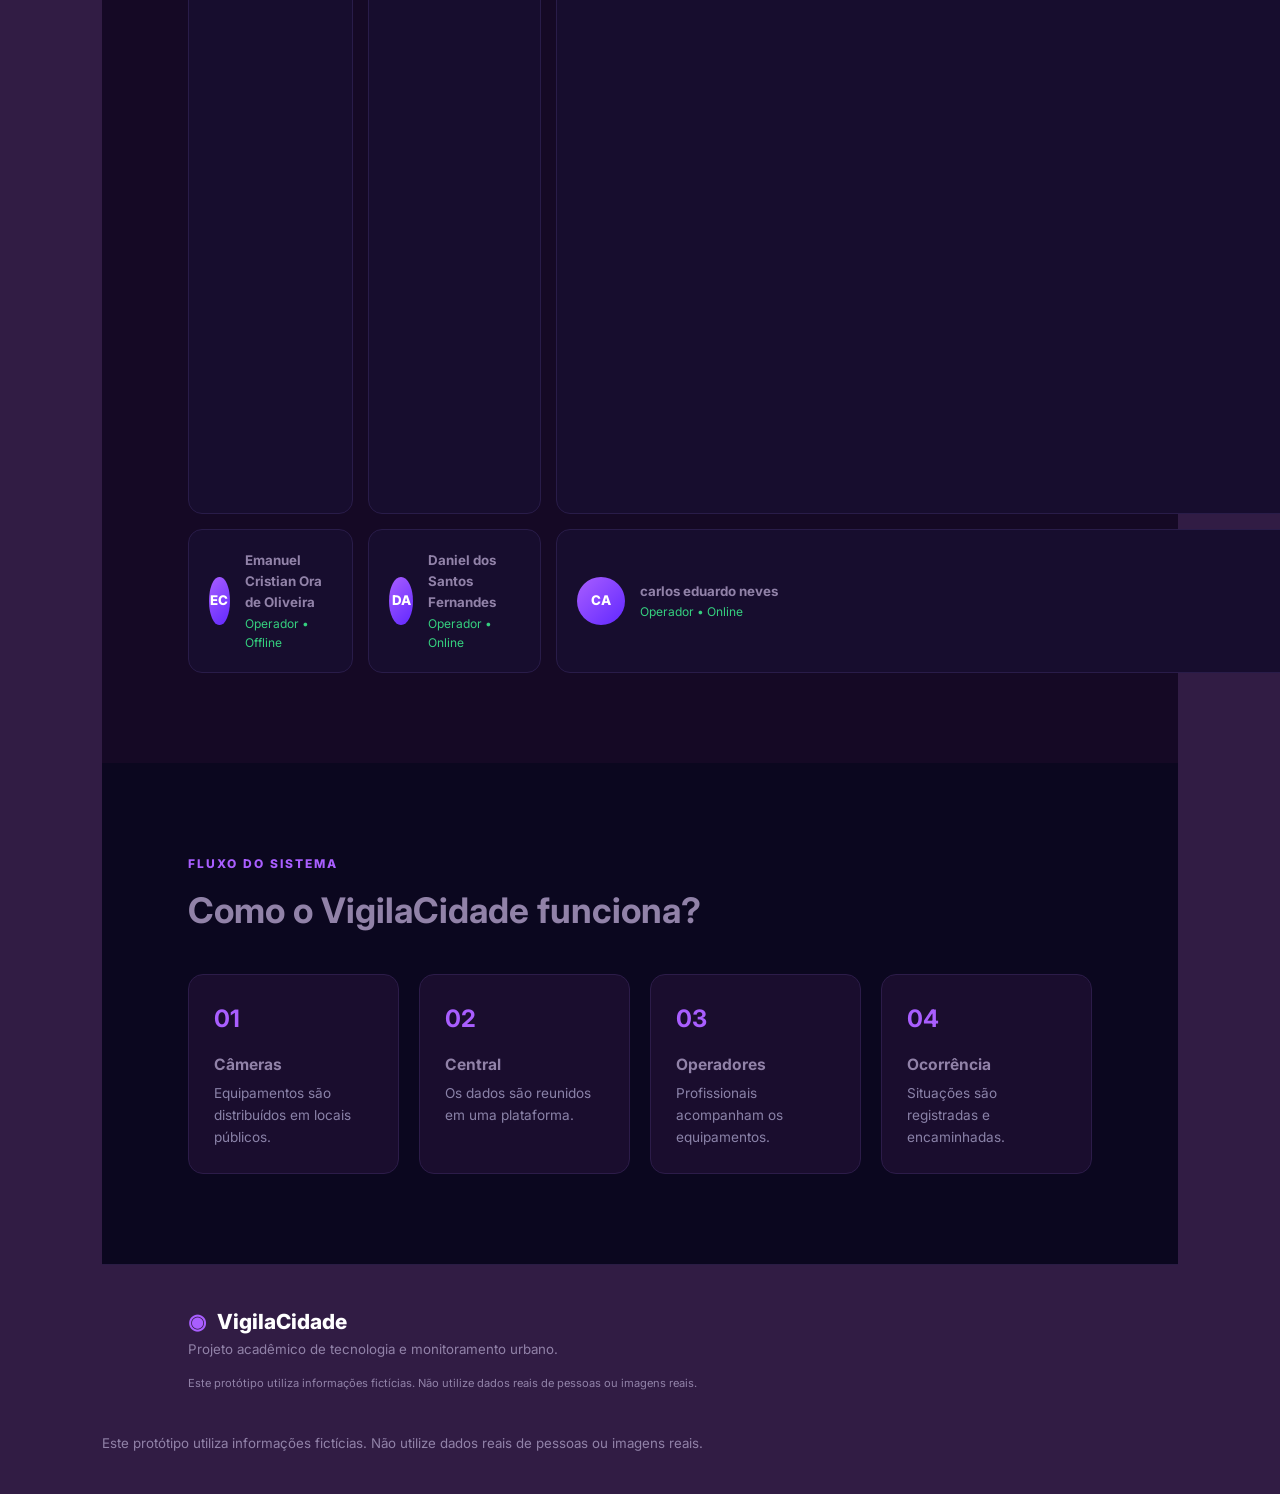
==== commit eea7be31: "Add files via upload" ====
--- a/index.html
+++ b/index.html
@@ -30,9 +30,9 @@
         <a href="#manutencao">Manutenção</a>
     </nav>
 
-    <button class="btn-operador" onclick="abrirPainel()">
-        Área do Operador
-    </button>
+<a href="login.html" class="btn-operador">
+    Área do Operador
+</a>
 
 </header>
 
@@ -792,6 +792,1464 @@
     </p>
 
     <small>
+<body>
+
+<header class="topo">
+
+    <div class="logo">
+        <span>◉</span>
+        VigilaCidade
+    </div>
+
+    <nav>
+        <a href="#inicio">Início</a>
+        <a href="#dashboard">Dashboard</a>
+        <a href="#cameras">Câmeras</a>
+        <a href="#ocorrencias">Ocorrências</a>
+        <a href="#manutencao">Manutenção</a>
+    </nav>
+
+    <button class="btn-operador" onclick="abrirPainel()">
+        Área do Operador
+    </button>
+
+</header>
+
+
+<main>
+
+<!-- HERO -->
+
+<section class="hero" id="inicio">
+
+    <div class="hero-texto">
+
+        <span class="tag">MONITORAMENTO URBANO</span>
+
+        <h1>
+            Uma cidade mais
+            <strong>conectada e organizada.</strong>
+        </h1>
+
+        <p>
+            Uma central digital para acompanhar câmeras,
+            ocorrências, operadores, manutenção e infraestrutura
+            de monitoramento urbano.
+        </p>
+
+        <div class="hero-botoes">
+
+            <a href="#dashboard" class="btn-principal">
+                Acessar Dashboard
+            </a>
+
+            <a href="#cameras" class="btn-secundario">
+                Ver Câmeras
+            </a>
+
+        </div>
+
+    </div>
+
+
+    <div class="central">
+
+        <div class="central-topo">
+            <span>● CENTRAL ONLINE</span>
+            <span>24H</span>
+        </div>
+
+        <div class="mapa">
+
+            <div class="camera camera1">CAM 01</div>
+            <div class="camera camera2">CAM 02</div>
+            <div class="camera camera3">CAM 03</div>
+            <div class="camera camera4">CAM 04</div>
+            <div class="camera camera5">CAM 05</div>
+
+        </div>
+
+        <div class="central-info">
+
+            <div>
+                <strong id="miniCameras">21</strong>
+                <span>Câmeras</span>
+            </div>
+
+            <div>
+                <strong>18</strong>
+                <span>Online</span>
+            </div>
+
+            <div>
+                <strong>03</strong>
+                <span>Manutenção</span>
+            </div>
+
+        </div>
+
+    </div>
+
+</section>
+
+
+<!-- DASHBOARD -->
+
+<section class="secao" id="dashboard">
+
+    <div class="titulo-secao">
+        <span>VISÃO GERAL</span>
+
+        <h2>Dashboard de monitoramento</h2>
+
+        <p>
+            Acompanhe rapidamente a situação da infraestrutura.
+        </p>
+    </div>
+
+
+    <div class="cards">
+
+        <div class="card indicador">
+            <span class="icone">📹</span>
+            <div>
+                <small>Total de câmeras</small>
+                <strong id="totalCameras">21</strong>
+            </div>
+        </div>
+
+
+        <div class="card indicador online">
+            <span class="icone">🟢</span>
+            <div>
+                <small>Câmeras online</small>
+                <strong id="camerasOnline">18</strong>
+            </div>
+        </div>
+
+
+        <div class="card indicador alerta">
+            <span class="icone">⚠️</span>
+            <div>
+                <small>Em manutenção</small>
+                <strong id="camerasManutencao">03</strong>
+            </div>
+        </div>
+
+
+        <div class="card indicador ocorrencia">
+            <span class="icone">🚨</span>
+            <div>
+                <small>Ocorrências hoje</small>
+                <strong id="ocorrenciasHoje">07</strong>
+            </div>
+        </div>
+
+    </div>
+
+
+    <div class="dashboard-grid">
+
+        <div class="painel">
+
+            <div class="painel-titulo">
+                <h3>Status das câmeras</h3>
+                <span>Atualizado agora</span>
+            </div>
+
+            <div class="barra-status">
+
+                <div class="barra">
+                    <div class="barra-online" style="width:75%"></div>
+                </div>
+
+                <div class="legenda">
+
+                    <span>
+                        <i class="verde"></i>
+                        Online
+                    </span>
+
+                    <span>
+                        <i class="amarelo"></i>
+                        Manutenção
+                    </span>
+
+                    <span>
+                        <i class="vermelho"></i>
+                        Offline
+                    </span>
+
+                </div>
+
+            </div>
+
+        </div>
+
+
+        <div class="painel">
+
+            <div class="painel-titulo">
+                <h3>Infraestrutura</h3>
+            </div>
+
+            <div class="infra">
+
+                <div>
+                    <span>⚡ Energia</span>
+                    <strong>98%</strong>
+                </div>
+
+                <div>
+                    <span>📡 Conectividade</span>
+                    <strong>95%</strong>
+                </div>
+
+                <div>
+                    <span>🔧 Manutenção</span>
+                    <strong>03</strong>
+                </div>
+
+            </div>
+
+        </div>
+
+    </div>
+
+</section>
+
+
+<!-- CÂMERAS -->
+
+<section class="secao escura" id="cameras">
+
+    <div class="titulo-secao">
+
+        <span>CENTRAL DE CÂMERAS</span>
+
+        <h2>Equipamentos monitorados</h2>
+
+        <p>
+            Consulte a situação das câmeras cadastradas.
+        </p>
+
+    </div>
+
+
+    <div class="filtros">
+
+        <input
+            type="text"
+            id="pesquisaCamera"
+            placeholder="🔎 Pesquisar câmera ou localização..."
+            onkeyup="filtrarCameras()"
+        >
+
+        <select id="filtroStatus" onchange="filtrarCameras()">
+            <option value="todos">Todos</option>
+            <option value="online">Online</option>
+            <option value="manutencao">Manutenção</option>
+            <option value="offline">Offline</option>
+        </select>
+
+    </div>
+
+
+    <div class="camera-grid" id="listaCameras">
+
+        <div class="camera-card" data-status="online">
+
+            <div class="camera-imagem">
+                <span>● AO VIVO</span>
+                <strong>CAM 001</strong>
+            </div>
+
+            <div class="camera-conteudo">
+
+                <h3>Praça Central</h3>
+
+                <p>📍 Região Central</p>
+
+                <div class="camera-status online">
+                    ● Online
+                </div>
+
+                <small>Energia: Estável</small>
+
+            </div>
+
+        </div>
+
+
+        <div class="camera-card" data-status="online">
+
+            <div class="camera-imagem">
+                <span>● AO VIVO</span>
+                <strong>CAM 002</strong>
+            </div>
+
+            <div class="camera-conteudo">
+
+                <h3>Terminal Urbano</h3>
+
+                <p>📍 Setor Norte</p>
+
+                <div class="camera-status online">
+                    ● Online
+                </div>
+
+                <small>Energia: Estável</small>
+
+            </div>
+
+        </div>
+
+
+        <div class="camera-card" data-status="manutencao">
+
+            <div class="camera-imagem manutencao">
+                <span>⚠ MANUTENÇÃO</span>
+                <strong>CAM 003</strong>
+            </div>
+
+            <div class="camera-conteudo">
+
+                <h3>Parque Municipal</h3>
+
+                <p>📍 Setor Sul</p>
+
+                <div class="camera-status manutencao">
+                    ● Manutenção
+                </div>
+
+                <small>Previsão: 14:30</small>
+
+            </div>
+
+        </div>
+
+
+        <div class="camera-card" data-status="offline">
+
+            <div class="camera-imagem offline">
+                <span>● OFFLINE</span>
+                <strong>CAM 004</strong>
+            </div>
+
+            <div class="camera-conteudo">
+
+                <h3>Avenida Principal</h3>
+
+                <p>📍 Setor Leste</p>
+
+                <div class="camera-status offline">
+                    ● Offline
+                </div>
+
+                <small>Verificar conexão</small>
+
+            </div>
+
+        </div>
+
+
+        <div class="camera-card" data-status="online">
+
+            <div class="camera-imagem">
+                <span>● AO VIVO</span>
+                <strong>CAM 005</strong>
+            </div>
+
+            <div class="camera-conteudo">
+
+                <h3>Praça da Estação</h3>
+
+                <p>📍 Setor Oeste</p>
+
+                <div class="camera-status online">
+                    ● Online
+                </div>
+
+                <small>Energia: Estável</small>
+
+            </div>
+
+        </div>
+
+
+        <div class="camera-card" data-status="online">
+
+            <div class="camera-imagem">
+                <span>● AO VIVO</span>
+                <strong>CAM 006</strong>
+            </div>
+
+            <div class="camera-conteudo">
+
+                <h3>Centro Esportivo</h3>
+
+                <p>📍 Setor Sul</p>
+
+                <div class="camera-status online">
+                    ● Online
+                </div>
+
+                <small>Energia: Estável</small>
+
+            </div>
+
+        </div>
+
+    </div>
+
+</section>
+
+
+<!-- OCORRÊNCIAS -->
+
+<section class="secao" id="ocorrencias">
+
+    <div class="titulo-secao">
+
+        <span>REGISTRO</span>
+
+        <h2>Ocorrências monitoradas</h2>
+
+        <p>
+            Área demonstrativa para registrar situações observadas pelos operadores.
+        </p>
+
+    </div>
+
+
+    <div class="ocorrencia-layout">
+
+        <form id="formOcorrencia" class="formulario">
+
+            <h3>Registrar ocorrência</h3>
+
+            <label>Local</label>
+
+            <input
+                type="text"
+                id="localOcorrencia"
+                placeholder="Ex.: Praça Central"
+                required
+            >
+
+
+            <label>Tipo de ocorrência</label>
+
+            <select id="tipoOcorrencia" required>
+
+                <option value="">Selecione</option>
+                <option>Furto</option>
+                <option>Vandalismo</option>
+                <option>Acidente</option>
+                <option>Agressão</option>
+                <option>Assédio</option>
+                <option>Outra situação</option>
+
+            </select>
+
+
+            <label>Prioridade</label>
+
+            <select id="prioridadeOcorrencia">
+
+                <option>Baixa</option>
+                <option>Normal</option>
+                <option>Alta</option>
+                <option>Urgente</option>
+
+            </select>
+
+
+            <label>Descrição</label>
+
+            <textarea
+                id="descricaoOcorrencia"
+                placeholder="Descreva a situação..."
+                required
+            ></textarea>
+
+
+            <button type="submit" class="btn-principal">
+                Registrar ocorrência
+            </button>
+
+        </form>
+
+
+        <div class="painel ocorrencias-lista">
+
+            <div class="painel-titulo">
+
+                <h3>Últimas ocorrências</h3>
+
+                <span>Dados demonstrativos</span>
+
+            </div>
+
+
+            <div id="listaOcorrencias">
+
+                <div class="ocorrencia">
+
+                    <div class="ocorrencia-icone">
+                        ⚠️
+                    </div>
+
+                    <div>
+
+                        <strong>Vandalismo</strong>
+
+                        <p>Praça Central</p>
+
+                        <small>Hoje às 18:42</small>
+
+                    </div>
+
+                    <span class="prioridade alta">
+                        Alta
+                    </span>
+
+                </div>
+
+
+                <div class="ocorrencia">
+
+                    <div class="ocorrencia-icone">
+                        🚨
+                    </div>
+
+                    <div>
+
+                        <strong>Acidente</strong>
+
+                        <p>Avenida Principal</p>
+
+                        <small>Hoje às 17:21</small>
+
+                    </div>
+
+                    <span class="prioridade normal">
+                        Normal
+                    </span>
+
+                </div>
+
+            </div>
+
+        </div>
+
+    </div>
+
+</section>
+
+
+<!-- MANUTENÇÃO -->
+
+<section class="secao escura" id="manutencao">
+
+    <div class="titulo-secao">
+
+        <span>INFRAESTRUTURA</span>
+
+        <h2>Controle de manutenção</h2>
+
+        <p>
+            Acompanhe equipamentos que precisam de intervenção.
+        </p>
+
+    </div>
+
+
+    <div class="tabela-container">
+
+        <table>
+
+            <thead>
+
+                <tr>
+                    <th>Câmera</th>
+                    <th>Local</th>
+                    <th>Problema</th>
+                    <th>Energia</th>
+                    <th>Status</th>
+                </tr>
+
+            </thead>
+
+            <tbody>
+
+                <tr>
+                    <td>CAM 003</td>
+                    <td>Parque Municipal</td>
+                    <td>Manutenção preventiva</td>
+                    <td>Estável</td>
+                    <td>
+                        <span class="status manutencao">
+                            Em manutenção
+                        </span>
+                    </td>
+                </tr>
+
+                <tr>
+                    <td>CAM 004</td>
+                    <td>Avenida Principal</td>
+                    <td>Falha de conexão</td>
+                    <td>Estável</td>
+                    <td>
+                        <span class="status offline">
+                            Offline
+                        </span>
+                    </td>
+                </tr>
+
+                <tr>
+                    <td>CAM 009</td>
+                    <td>Praça Norte</td>
+                    <td>Fonte de energia</td>
+                    <td>Instável</td>
+                    <td>
+                        <span class="status manutencao">
+                            Verificar
+                        </span>
+                    </td>
+                </tr>
+
+            </tbody>
+
+        </table>
+
+    </div>
+
+</section>
+
+
+<!-- OPERADORES -->
+
+<section class="secao">
+
+    <div class="titulo-secao">
+
+        <span>EQUIPE</span>
+
+        <h2>Operadores de monitoramento</h2>
+
+        <p>
+            Controle demonstrativo dos profissionais responsáveis pelo acompanhamento.
+        </p>
+
+    </div>
+
+
+    <div class="operadores">
+
+        <div class="operador">
+            <div class="avatar">FO</div>
+            <div>
+                <strong>Felipe de Oliveira Tomaello</strong>
+                <span>Operador • Online</span>
+            </div>
+        </div>
+
+
+        <div class="operador">
+            <div class="avatar">DO</div>
+            <div>
+                <strong>Douglas Rodrigues Farias</strong>
+                <span>Operador • Online</span>
+            </div>
+        </div>
+
+
+        <div class="operador">
+            <div class="avatar">KP</div>
+            <div>
+                <strong>Kauan Pietro Cunha Rodrigues</strong>
+                <span>Operador • Online</span>
+            </div>
+<body>
+
+<header class="topo">
+
+    <div class="logo">
+        <span>◉</span>
+        VigilaCidade
+    </div>
+
+    <nav>
+        <a href="#inicio">Início</a>
+        <a href="#dashboard">Dashboard</a>
+        <a href="#cameras">Câmeras</a>
+        <a href="#ocorrencias">Ocorrências</a>
+        <a href="#manutencao">Manutenção</a>
+    </nav>
+
+    <button class="btn-operador" onclick="abrirPainel()">
+        Área do Operador
+    </button>
+
+</header>
+
+
+<main>
+
+<!-- HERO -->
+
+<section class="hero" id="inicio">
+
+    <div class="hero-texto">
+
+        <span class="tag">MONITORAMENTO URBANO</span>
+
+        <h1>
+            Uma cidade mais
+            <strong>conectada e organizada.</strong>
+        </h1>
+
+        <p>
+            Uma central digital para acompanhar câmeras,
+            ocorrências, operadores, manutenção e infraestrutura
+            de monitoramento urbano.
+        </p>
+
+        <div class="hero-botoes">
+
+            <a href="#dashboard" class="btn-principal">
+                Acessar Dashboard
+            </a>
+
+            <a href="#cameras" class="btn-secundario">
+                Ver Câmeras
+            </a>
+
+        </div>
+
+    </div>
+
+
+    <div class="central">
+
+        <div class="central-topo">
+            <span>● CENTRAL ONLINE</span>
+            <span>24H</span>
+        </div>
+
+        <div class="mapa">
+
+            <div class="camera camera1">CAM 01</div>
+            <div class="camera camera2">CAM 02</div>
+            <div class="camera camera3">CAM 03</div>
+            <div class="camera camera4">CAM 04</div>
+            <div class="camera camera5">CAM 05</div>
+
+        </div>
+
+        <div class="central-info">
+
+            <div>
+                <strong id="miniCameras">21</strong>
+                <span>Câmeras</span>
+            </div>
+
+            <div>
+                <strong>18</strong>
+                <span>Online</span>
+            </div>
+
+            <div>
+                <strong>03</strong>
+                <span>Manutenção</span>
+            </div>
+
+        </div>
+
+    </div>
+
+</section>
+
+
+<!-- DASHBOARD -->
+
+<section class="secao" id="dashboard">
+
+    <div class="titulo-secao">
+        <span>VISÃO GERAL</span>
+
+        <h2>Dashboard de monitoramento</h2>
+
+        <p>
+            Acompanhe rapidamente a situação da infraestrutura.
+        </p>
+    </div>
+
+
+    <div class="cards">
+
+        <div class="card indicador">
+            <span class="icone">📹</span>
+            <div>
+                <small>Total de câmeras</small>
+                <strong id="totalCameras">21</strong>
+            </div>
+        </div>
+
+
+        <div class="card indicador online">
+            <span class="icone">🟢</span>
+            <div>
+                <small>Câmeras online</small>
+                <strong id="camerasOnline">18</strong>
+            </div>
+        </div>
+
+
+        <div class="card indicador alerta">
+            <span class="icone">⚠️</span>
+            <div>
+                <small>Em manutenção</small>
+                <strong id="camerasManutencao">03</strong>
+            </div>
+        </div>
+
+
+        <div class="card indicador ocorrencia">
+            <span class="icone">🚨</span>
+            <div>
+                <small>Ocorrências hoje</small>
+                <strong id="ocorrenciasHoje">07</strong>
+            </div>
+        </div>
+
+    </div>
+
+
+    <div class="dashboard-grid">
+
+        <div class="painel">
+
+            <div class="painel-titulo">
+                <h3>Status das câmeras</h3>
+                <span>Atualizado agora</span>
+            </div>
+
+            <div class="barra-status">
+
+                <div class="barra">
+                    <div class="barra-online" style="width:75%"></div>
+                </div>
+
+                <div class="legenda">
+
+                    <span>
+                        <i class="verde"></i>
+                        Online
+                    </span>
+
+                    <span>
+                        <i class="amarelo"></i>
+                        Manutenção
+                    </span>
+
+                    <span>
+                        <i class="vermelho"></i>
+                        Offline
+                    </span>
+
+                </div>
+
+            </div>
+
+        </div>
+
+
+        <div class="painel">
+
+            <div class="painel-titulo">
+                <h3>Infraestrutura</h3>
+            </div>
+
+            <div class="infra">
+
+                <div>
+                    <span>⚡ Energia</span>
+                    <strong>98%</strong>
+                </div>
+
+                <div>
+                    <span>📡 Conectividade</span>
+                    <strong>95%</strong>
+                </div>
+
+                <div>
+                    <span>🔧 Manutenção</span>
+                    <strong>03</strong>
+                </div>
+
+            </div>
+
+        </div>
+
+    </div>
+
+</section>
+
+
+<!-- CÂMERAS -->
+
+<section class="secao escura" id="cameras">
+
+    <div class="titulo-secao">
+
+        <span>CENTRAL DE CÂMERAS</span>
+
+        <h2>Equipamentos monitorados</h2>
+
+        <p>
+            Consulte a situação das câmeras cadastradas.
+        </p>
+
+    </div>
+
+
+    <div class="filtros">
+
+        <input
+            type="text"
+            id="pesquisaCamera"
+            placeholder="🔎 Pesquisar câmera ou localização..."
+            onkeyup="filtrarCameras()"
+        >
+
+        <select id="filtroStatus" onchange="filtrarCameras()">
+            <option value="todos">Todos</option>
+            <option value="online">Online</option>
+            <option value="manutencao">Manutenção</option>
+            <option value="offline">Offline</option>
+        </select>
+
+    </div>
+
+
+    <div class="camera-grid" id="listaCameras">
+
+        <div class="camera-card" data-status="online">
+
+            <div class="camera-imagem">
+                <span>● AO VIVO</span>
+                <strong>CAM 001</strong>
+            </div>
+
+            <div class="camera-conteudo">
+
+                <h3>Praça Central</h3>
+
+                <p>📍 Região Central</p>
+
+                <div class="camera-status online">
+                    ● Online
+                </div>
+
+                <small>Energia: Estável</small>
+
+            </div>
+
+        </div>
+
+
+        <div class="camera-card" data-status="online">
+
+            <div class="camera-imagem">
+                <span>● AO VIVO</span>
+                <strong>CAM 002</strong>
+            </div>
+
+            <div class="camera-conteudo">
+
+                <h3>Terminal Urbano</h3>
+
+                <p>📍 Setor Norte</p>
+
+                <div class="camera-status online">
+                    ● Online
+                </div>
+
+                <small>Energia: Estável</small>
+
+            </div>
+
+        </div>
+
+
+        <div class="camera-card" data-status="manutencao">
+
+            <div class="camera-imagem manutencao">
+                <span>⚠ MANUTENÇÃO</span>
+                <strong>CAM 003</strong>
+            </div>
+
+            <div class="camera-conteudo">
+
+                <h3>Parque Municipal</h3>
+
+                <p>📍 Setor Sul</p>
+
+                <div class="camera-status manutencao">
+                    ● Manutenção
+                </div>
+
+                <small>Previsão: 14:30</small>
+
+            </div>
+
+        </div>
+
+
+        <div class="camera-card" data-status="offline">
+
+            <div class="camera-imagem offline">
+                <span>● OFFLINE</span>
+                <strong>CAM 004</strong>
+            </div>
+
+            <div class="camera-conteudo">
+
+                <h3>Avenida Principal</h3>
+
+                <p>📍 Setor Leste</p>
+
+                <div class="camera-status offline">
+                    ● Offline
+                </div>
+
+                <small>Verificar conexão</small>
+
+            </div>
+
+        </div>
+
+
+        <div class="camera-card" data-status="online">
+
+            <div class="camera-imagem">
+                <span>● AO VIVO</span>
+                <strong>CAM 005</strong>
+            </div>
+
+            <div class="camera-conteudo">
+
+                <h3>Praça da Estação</h3>
+
+                <p>📍 Setor Oeste</p>
+
+                <div class="camera-status online">
+                    ● Online
+                </div>
+
+                <small>Energia: Estável</small>
+
+            </div>
+
+        </div>
+
+
+        <div class="camera-card" data-status="online">
+
+            <div class="camera-imagem">
+                <span>● AO VIVO</span>
+                <strong>CAM 006</strong>
+            </div>
+
+            <div class="camera-conteudo">
+
+                <h3>Centro Esportivo</h3>
+
+                <p>📍 Setor Sul</p>
+
+                <div class="camera-status online">
+                    ● Online
+                </div>
+
+                <small>Energia: Estável</small>
+
+            </div>
+
+        </div>
+
+    </div>
+
+</section>
+
+
+<!-- OCORRÊNCIAS -->
+
+<section class="secao" id="ocorrencias">
+
+    <div class="titulo-secao">
+
+        <span>REGISTRO</span>
+
+        <h2>Ocorrências monitoradas</h2>
+
+        <p>
+            Área demonstrativa para registrar situações observadas pelos operadores.
+        </p>
+
+    </div>
+
+
+    <div class="ocorrencia-layout">
+
+        <form id="formOcorrencia" class="formulario">
+
+            <h3>Registrar ocorrência</h3>
+
+            <label>Local</label>
+
+            <input
+                type="text"
+                id="localOcorrencia"
+                placeholder="Ex.: Praça Central"
+                required
+            >
+
+
+            <label>Tipo de ocorrência</label>
+
+            <select id="tipoOcorrencia" required>
+
+                <option value="">Selecione</option>
+                <option>Furto</option>
+                <option>Vandalismo</option>
+                <option>Acidente</option>
+                <option>Agressão</option>
+                <option>Assédio</option>
+                <option>Outra situação</option>
+
+            </select>
+
+
+            <label>Prioridade</label>
+
+            <select id="prioridadeOcorrencia">
+
+                <option>Baixa</option>
+                <option>Normal</option>
+                <option>Alta</option>
+                <option>Urgente</option>
+
+            </select>
+
+
+            <label>Descrição</label>
+
+            <textarea
+                id="descricaoOcorrencia"
+                placeholder="Descreva a situação..."
+                required
+            ></textarea>
+
+
+            <button type="submit" class="btn-principal">
+                Registrar ocorrência
+            </button>
+
+        </form>
+
+
+        <div class="painel ocorrencias-lista">
+
+            <div class="painel-titulo">
+
+                <h3>Últimas ocorrências</h3>
+
+                <span>Dados demonstrativos</span>
+
+            </div>
+
+
+            <div id="listaOcorrencias">
+
+                <div class="ocorrencia">
+
+                    <div class="ocorrencia-icone">
+                        ⚠️
+                    </div>
+
+                    <div>
+
+                        <strong>Vandalismo</strong>
+
+                        <p>Praça Central</p>
+
+                        <small>Hoje às 18:42</small>
+
+                    </div>
+
+                    <span class="prioridade alta">
+                        Alta
+                    </span>
+
+                </div>
+
+
+                <div class="ocorrencia">
+
+                    <div class="ocorrencia-icone">
+                        🚨
+                    </div>
+
+                    <div>
+
+                        <strong>Acidente</strong>
+
+                        <p>Avenida Principal</p>
+
+                        <small>Hoje às 17:21</small>
+
+                    </div>
+
+                    <span class="prioridade normal">
+                        Normal
+                    </span>
+
+                </div>
+
+            </div>
+
+        </div>
+
+    </div>
+
+</section>
+
+
+<!-- MANUTENÇÃO -->
+
+<section class="secao escura" id="manutencao">
+
+    <div class="titulo-secao">
+
+        <span>INFRAESTRUTURA</span>
+
+        <h2>Controle de manutenção</h2>
+
+        <p>
+            Acompanhe equipamentos que precisam de intervenção.
+        </p>
+
+    </div>
+
+
+    <div class="tabela-container">
+
+        <table>
+
+            <thead>
+
+                <tr>
+                    <th>Câmera</th>
+                    <th>Local</th>
+                    <th>Problema</th>
+                    <th>Energia</th>
+                    <th>Status</th>
+                </tr>
+
+            </thead>
+
+            <tbody>
+
+                <tr>
+                    <td>CAM 003</td>
+                    <td>Parque Municipal</td>
+                    <td>Manutenção preventiva</td>
+                    <td>Estável</td>
+                    <td>
+                        <span class="status manutencao">
+                            Em manutenção
+                        </span>
+                    </td>
+                </tr>
+
+                <tr>
+                    <td>CAM 004</td>
+                    <td>Avenida Principal</td>
+                    <td>Falha de conexão</td>
+                    <td>Estável</td>
+                    <td>
+                        <span class="status offline">
+                            Offline
+                        </span>
+                    </td>
+                </tr>
+
+                <tr>
+                    <td>CAM 009</td>
+                    <td>Praça Norte</td>
+                    <td>Fonte de energia</td>
+                    <td>Instável</td>
+                    <td>
+                        <span class="status manutencao">
+                            Verificar
+                        </span>
+                    </td>
+                </tr>
+
+            </tbody>
+
+        </table>
+
+    </div>
+
+</section>
+
+
+<!-- OPERADORES -->
+
+<section class="secao">
+
+    <div class="titulo-secao">
+
+        <span>EQUIPE</span>
+
+        <h2>Operadores de monitoramento</h2>
+
+        <p>
+            Controle demonstrativo dos profissionais responsáveis pelo acompanhamento.
+        </p>
+
+    </div>
+
+
+    <div class="operadores">
+
+        <div class="operador">
+            <div class="avatar">FO</div>
+            <div>
+                <strong>Felipe de Oliveira Tomaello</strong>
+                <span>Operador • Online</span>
+            </div>
+        </div>
+
+
+        <div class="operador">
+            <div class="avatar">DO</div>
+            <div>
+                <strong>Douglas Rodrigues Farias</strong>
+                <span>Operador • Online</span>
+            </div>
+        </div>
+
+
+        <div class="operador">
+            <div class="avatar">KP</div>
+            <div>
+                <strong>Kauan Pietro Cunha Rodrigues</strong>
+                <span>Operador • Online</span>
+            </div>
+        </div>
+
+
+        <div class="operador">
+            <div class="avatar">EC</div>
+            <div>
+                <strong>Emanuel Cristian Ora de Oliveira</strong>
+                <span>Operador • Offline</span>
+            </div>
+        </div>
+
+
+        <div class="operador">
+            <div class="avatar">DA</div>
+            <div>
+                <strong>Daniel dos Santos Fernandes</strong>
+                <span>Operador • Online</span>
+            </div>
+        </div>
+
+
+        <div class="operador">
+            <div class="avatar">CA</div>
+            <div>
+                <strong>carlos eduardo neves</strong>
+                <span>Operador • Online</span>
+            </div>
+        </div>
+
+    </div>
+
+</section>
+
+
+<!-- COMO FUNCIONA -->
+
+<section class="como-funciona">
+
+    <div class="titulo-secao">
+
+        <span>FLUXO DO SISTEMA</span>
+
+        <h2>Como o VigilaCidade funciona?</h2>
+
+    </div>
+
+
+    <div class="passos">
+
+        <div>
+            <b>01</b>
+            <h3>Câmeras</h3>
+            <p>
+                Equipamentos são distribuídos em locais públicos.
+            </p>
+        </div>
+
+        <div>
+            <b>02</b>
+            <h3>Central</h3>
+            <p>
+                Os dados são reunidos em uma plataforma.
+            </p>
+        </div>
+
+        <div>
+            <b>03</b>
+            <h3>Operadores</h3>
+            <p>
+                Profissionais acompanham os equipamentos.
+            </p>
+        </div>
+
+        <div>
+            <b>04</b>
+            <h3>Ocorrência</h3>
+            <p>
+                Situações são registradas e encaminhadas.
+            </p>
+        </div>
+
+    </div>
+
+</section>
+
+</main>
+
+
+<footer>
+
+    <div class="logo">
+        <span>◉</span>
+        VigilaCidade
+    </div>
+
+    <p>
+        Projeto acadêmico de tecnologia e monitoramento urbano.
+    </p>
+
+    <small>
         Este protótipo utiliza informações fictícias.
         Não utilize dados reais de pessoas ou imagens reais.
     </small>
@@ -802,4 +2260,126 @@
 <script src="js/script.js"></script>
 
 </body>
+</html>
+        </div>
+
+
+        <div class="operador">
+            <div class="avatar">EC</div>
+            <div>
+                <strong>Emanuel Cristian Ora de Oliveira</strong>
+                <span>Operador • Offline</span>
+            </div>
+        </div>
+
+
+        <div class="operador">
+            <div class="avatar">DA</div>
+            <div>
+                <strong>Daniel dos Santos Fernandes</strong>
+                <span>Operador • Online</span>
+            </div>
+        </div>
+
+
+        <div class="operador">
+            <div class="avatar">CA</div>
+            <div>
+                <strong>carlos eduardo neves</strong>
+                <span>Operador • Online</span>
+            </div>
+        </div>
+
+    </div>
+
+</section>
+
+
+<!-- COMO FUNCIONA -->
+
+<section class="como-funciona">
+
+    <div class="titulo-secao">
+
+        <span>FLUXO DO SISTEMA</span>
+
+        <h2>Como o VigilaCidade funciona?</h2>
+
+    </div>
+
+
+    <div class="passos">
+
+        <div>
+            <b>01</b>
+            <h3>Câmeras</h3>
+            <p>
+                Equipamentos são distribuídos em locais públicos.
+            </p>
+        </div>
+
+        <div>
+            <b>02</b>
+            <h3>Central</h3>
+            <p>
+                Os dados são reunidos em uma plataforma.
+            </p>
+        </div>
+
+        <div>
+            <b>03</b>
+            <h3>Operadores</h3>
+            <p>
+                Profissionais acompanham os equipamentos.
+            </p>
+        </div>
+
+        <div>
+            <b>04</b>
+            <h3>Ocorrência</h3>
+            <p>
+                Situações são registradas e encaminhadas.
+            </p>
+        </div>
+
+    </div>
+
+</section>
+
+</main>
+
+
+<footer>
+
+    <div class="logo">
+        <span>◉</span>
+        VigilaCidade
+    </div>
+
+    <p>
+        Projeto acadêmico de tecnologia e monitoramento urbano.
+    </p>
+
+    <small>
+        Este protótipo utiliza informações fictícias.
+        Não utilize dados reais de pessoas ou imagens reais.
+    </small>
+
+</footer>
+
+
+<script src="js/script.js"></script>
+
+</body>
+</html>
+        Este protótipo utiliza informações fictícias.
+        Não utilize dados reais de pessoas ou imagens reais.
+    </small>
+
+</footer>
+
+
+<script src="js/script.js"></script>
+
+</body>
 </html>
